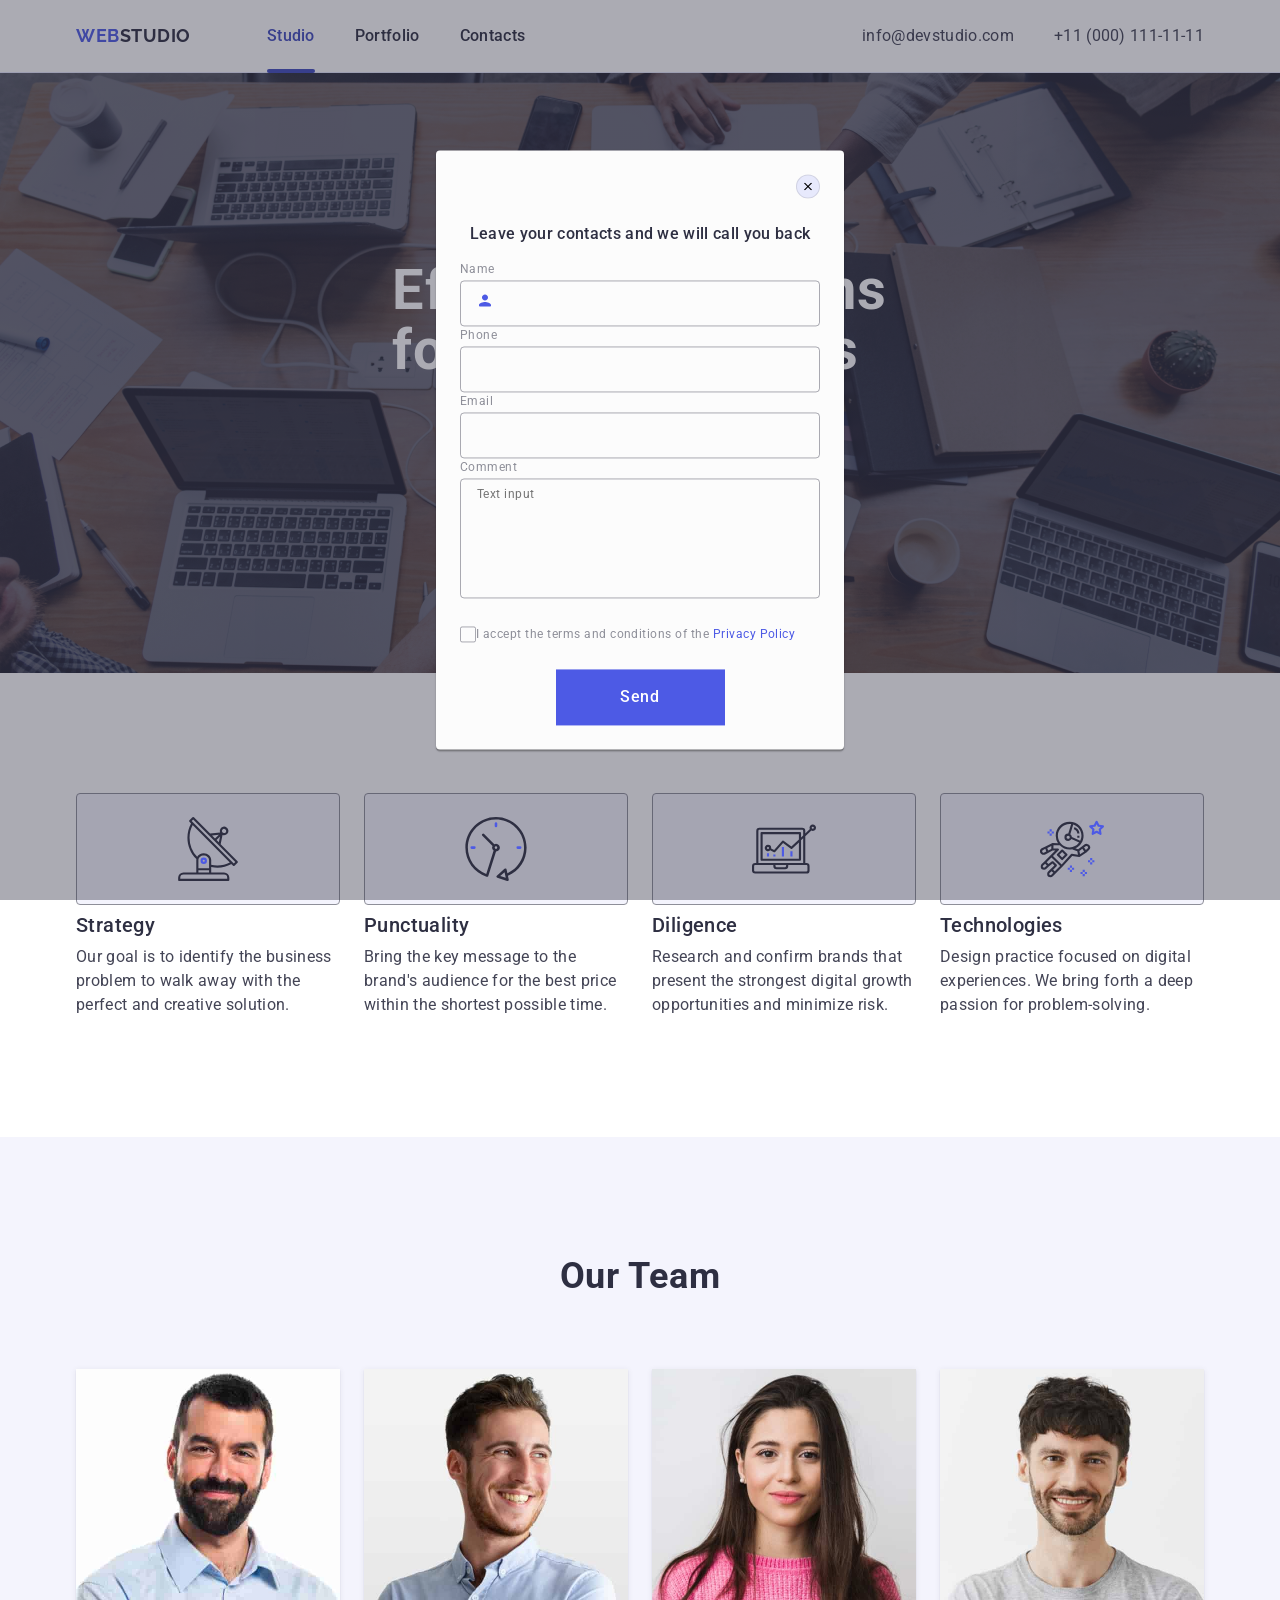
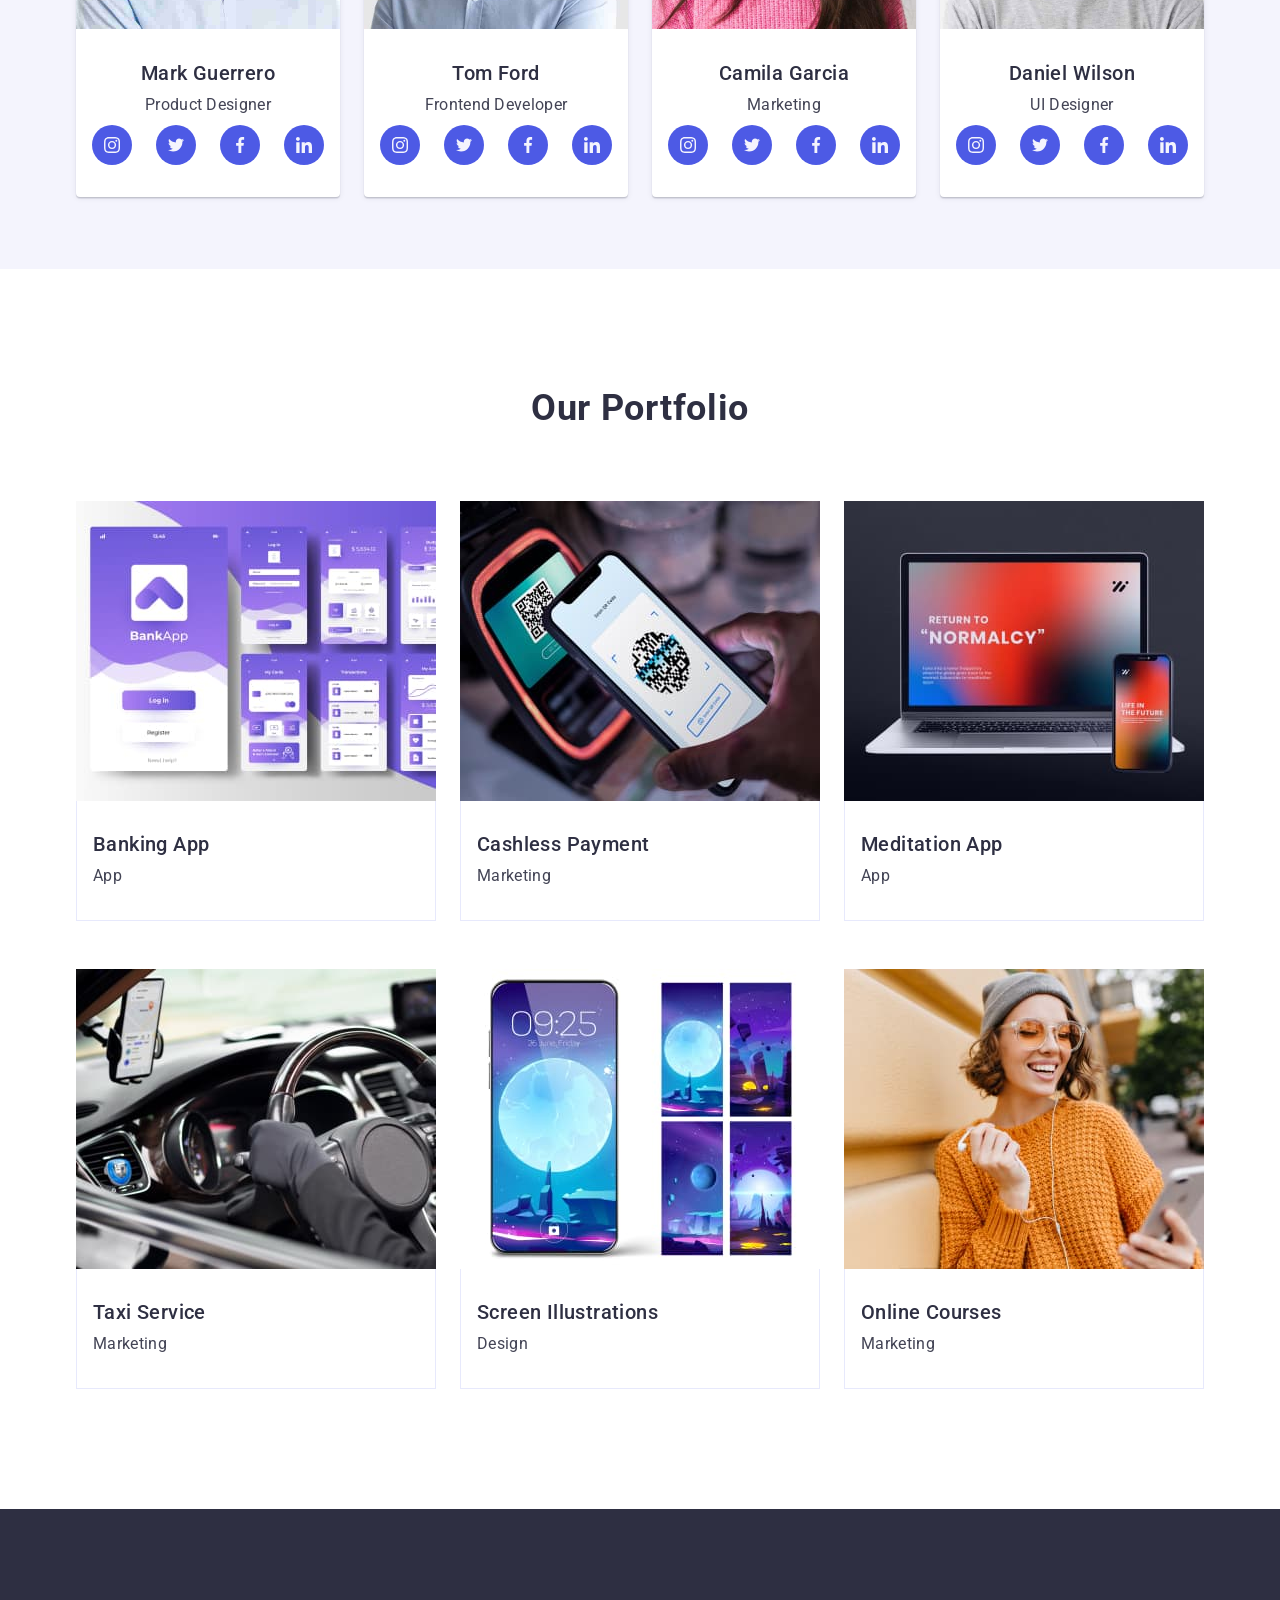
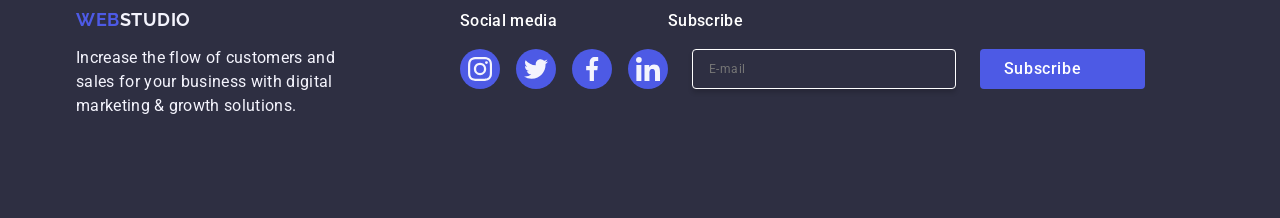
==== index.html @ d01d571d "030303" ====
<!DOCTYPE html>
<html lang="en">
  <head>
    <meta charset="UTF-8" />
    <link
      rel="stylesheet"
      href="https://cdn.jsdelivr.net/npm/modern-normalize@2.0.0/modern-normalize.min.css"
    />
    <link rel="preconnect" href="https://fonts.googleapis.com" />
    <link rel="preconnect" href="https://fonts.gstatic.com" crossorigin />
    <link
      href="https://fonts.googleapis.com/css2?family=Raleway:wght@700&family=Roboto:wght@400;500;700&display=swap"
      rel="stylesheet"
    />
    <title>Web-Studio</title>
    <link rel="stylesheet" href="./css/styles.css" />
  </head>
  <body class="body">
    <header class="header">
      <div class="container header-container">
        <nav class="navig">
          <a
            href="https://ramirmiller.github.io/goit-markup-hw-04/"
            class="logo"
          >
            Web<span class="logo-web-h">Studio</span></a
          >
          <ul class="navig-list">
            <li class="page-nav">
              <a class="page-nav-link page-nav-oen hover" href="./index.html"
                >Studio</a
              >
            </li>
            <li class="page-nav">
              <a class="page-nav-link" href="">Portfolio</a>
            </li>
            <li class="page-nav">
              <a class="page-nav-link" href="">Contacts</a>
            </li>
          </ul>
        </nav>
        <address class="address">
          <ul class="header-contact-list">
            <li>
              <a href="mailto:info@devstudio.com" class="address-link"
                >info@devstudio.com</a
              >
            </li>
            <li>
              <a href="tel:+110001111111" class="address-link"
                >+11 (000) 111-11-11</a
              >
            </li>
          </ul>
        </address>
      </div>
    </header>
    <main>
      <section class="section-oen section">
        <div class="container">
          <h1 class="page-title">Effective Solutions for Your Business</h1>
          <button type="button" class="butt">Order Service</button>
        </div>
      </section>

      <section class="section-two">
        <div class="container">
          <h2 class="visually-hidden">777</h2>
          <ul class="description">
            <li class="section-two-item">
              <div class="section-two-icon-background">
                <svg class="section-two-icon" width="64" height="64">
                  <use href="./images/icons.svg#icon-group"></use>
                </svg>
              </div>
              <h3 class="section-two-title section-two-title-bottom">
                Strategy
              </h3>
              <p class="section-two-text">
                Our goal is to identify the business problem to walk away with
                the perfect and creative solution.
              </p>
            </li>
            <li class="section-two-item">
              <div class="section-two-icon-background">
                <svg class="section-two-icon" width="64" height="64">
                  <use href="./images/icons.svg#icon-clock"></use>
                </svg>
              </div>
              <h3 class="section-two-title section-two-title-bottom">
                Punctuality
              </h3>
              <p class="section-two-text">
                Bring the key message to the brand's audience for the best price
                within the shortest possible time.
              </p>
            </li>
            <li class="section-two-item">
              <div class="section-two-icon-background">
                <svg class="section-two-icon" width="64" height="64">
                  <use href="./images/icons.svg#icon-diagram"></use>
                </svg>
              </div>
              <h3 class="section-two-title section-two-title-bottom">
                Diligence
              </h3>
              <p class="section-two-text">
                Research and confirm brands that present the strongest digital
                growth opportunities and minimize risk.
              </p>
            </li>
            <li class="section-two-item">
              <div class="section-two-icon-background">
                <svg class="section-two-icon" width="64" height="64">
                  <use href="./images/icons.svg#icon-astronaut"></use>
                </svg>
              </div>
              <h3 class="section-two-title section-two-title-bottom">
                Technologies
              </h3>
              <p class="section-two-text">
                Design practice focused on digital experiences. We bring forth a
                deep passion for problem-solving.
              </p>
            </li>
          </ul>
        </div>
      </section>

      <section class="section-three-team">
        <div class="container">
          <h2 class="section-three-title">Our Team</h2>
          <ul class="team">
            <li class="section-three-item">
              <img
                class="section-three-img"
                src="./images/team-card1.jpg"
                alt="Mark Guerrero"
                width="264"
              />
              <div class="name-prof">
                <h3 class="team-name">Mark Guerrero</h3>
                <p class="team-name-text">Product Designer</p>

                <ul class="team-icon-list">
                  <li class="team-list">
                    <a class="team-icon-link" href="">
                      <svg class="team-icon" width="16" height="16">
                        <use href="./images/icons.svg#icon-instagram"></use>
                      </svg>
                    </a>
                  </li>
                  <li class="team-list">
                    <a class="team-icon-link" href="">
                      <svg class="team-icon" width="16" height="16">
                        <use href="./images/icons.svg#icon-twitter"></use>
                      </svg>
                    </a>
                  </li>
                  <li class="team-list">
                    <a class="team-icon-link" href="">
                      <svg class="team-icon" width="16" height="16">
                        <use href="./images/icons.svg#icon-facebook"></use>
                      </svg>
                    </a>
                  </li>
                  <li class="team-list">
                    <a class="team-icon-link" href="">
                      <svg class="team-icon" width="16" height="16">
                        <use href="./images/icons.svg#icon-linkedin"></use>
                      </svg>
                    </a>
                  </li>
                </ul>
              </div>
            </li>

            <li class="section-three-item">
              <img
                class="section-three-img"
                src="./images/team-card2.jpg"
                alt="Tom Ford"
                width="264"
              />
              <div class="name-prof">
                <h3 class="team-name">Tom Ford</h3>
                <p class="team-name-text">Frontend Developer</p>

                <ul class="team-icon-list">
                  <li class="team-list">
                    <a class="team-icon-link" href="">
                      <svg class="team-icon" width="16" height="16">
                        <use href="./images/icons.svg#icon-instagram"></use>
                      </svg>
                    </a>
                  </li>
                  <li class="team-list">
                    <a class="team-icon-link" href="">
                      <svg class="team-icon" width="16" height="16">
                        <use href="./images/icons.svg#icon-twitter"></use>
                      </svg>
                    </a>
                  </li>
                  <li class="team-list">
                    <a class="team-icon-link" href="">
                      <svg class="team-icon" width="16" height="16">
                        <use href="./images/icons.svg#icon-facebook"></use>
                      </svg>
                    </a>
                  </li>
                  <li class="team-list">
                    <a class="team-icon-link" href="">
                      <svg class="team-icon" width="16" height="16">
                        <use href="./images/icons.svg#icon-linkedin"></use>
                      </svg>
                    </a>
                  </li>
                </ul>
              </div>
            </li>
            <li class="section-three-item">
              <img
                class="section-three-img"
                src="./images/team-card3.jpg"
                alt="Camila Garcia"
                width="264"
              />
              <div class="name-prof">
                <h3 class="team-name">Camila Garcia</h3>
                <p class="team-name-text">Marketing</p>

                <ul class="team-icon-list">
                  <li class="team-list">
                    <a class="team-icon-link" href="">
                      <svg class="team-icon" width="16" height="16">
                        <use href="./images/icons.svg#icon-instagram"></use>
                      </svg>
                    </a>
                  </li>
                  <li class="team-list">
                    <a class="team-icon-link" href="">
                      <svg class="team-icon" width="16" height="16">
                        <use href="./images/icons.svg#icon-twitter"></use>
                      </svg>
                    </a>
                  </li>
                  <li class="team-list">
                    <a class="team-icon-link" href="">
                      <svg class="team-icon" width="16" height="16">
                        <use href="./images/icons.svg#icon-facebook"></use>
                      </svg>
                    </a>
                  </li>
                  <li class="team-list">
                    <a class="team-icon-link" href="">
                      <svg class="team-icon" width="16" height="16">
                        <use href="./images/icons.svg#icon-linkedin"></use>
                      </svg>
                    </a>
                  </li>
                </ul>
              </div>
            </li>
            <li class="section-three-item">
              <img
                class="section-three-img"
                src="./images/team-card4.jpg"
                alt="Daniel Wilson"
                width="264"
              />
              <div class="name-prof">
                <h3 class="team-name">Daniel Wilson</h3>
                <p class="team-name-text">UI Designer</p>

                <ul class="team-icon-list">
                  <li class="team-list">
                    <a class="team-icon-link" href="">
                      <svg class="team-icon" width="16" height="16">
                        <use href="./images/icons.svg#icon-instagram"></use>
                      </svg>
                    </a>
                  </li>
                  <li class="team-list">
                    <a class="team-icon-link" href="">
                      <svg class="team-icon" width="16" height="16">
                        <use href="./images/icons.svg#icon-twitter"></use>
                      </svg>
                    </a>
                  </li>
                  <li class="team-list">
                    <a class="team-icon-link" href="">
                      <svg class="team-icon" width="16" height="16">
                        <use href="./images/icons.svg#icon-facebook"></use>
                      </svg>
                    </a>
                  </li>
                  <li class="team-list">
                    <a class="team-icon-link" href="">
                      <svg class="team-icon" width="16" height="16">
                        <use href="./images/icons.svg#icon-linkedin"></use>
                      </svg>
                    </a>
                  </li>
                </ul>
              </div>
            </li>
          </ul>
        </div>
      </section>

      <section class="section-four-portfolio">
        <div class="container">
          <h2 class="section-four-portfolio-title">Our Portfolio</h2>
          <ul class="portfolio">
            <li class="section-four-item">
              <div class="portfolio-cover-wrap">
                <img
                  class="section-four-img"
                  src="./images/img1.jpg"
                  alt="Mark Guerrero"
                  width="360"
                />
                <p class="portfolio-cover-text">
                  14 Stylish and User-Friendly App Design Concepts · Task
                  Manager App · Calorie Tracker App · Exotic Fruit Ecommerce App
                  · Cloud Storage App
                </p>
              </div>
              <div class="portfolio-specialization">
                <h3 class="section-four-title">Banking App</h3>
                <p class="section-four-text">App</p>
              </div>
            </li>
            <li class="section-four-item">
              <div class="portfolio-cover-wrap">
                <img
                  class="section-four-img"
                  src="./images/img2.jpg"
                  alt="Tom Ford"
                  width="360"
                />
                <p class="portfolio-cover-text">
                  14 Stylish and User-Friendly App Design Concepts · Task
                  Manager App · Calorie Tracker App · Exotic Fruit Ecommerce App
                  · Cloud Storage App
                </p>
              </div>
              <div class="portfolio-specialization">
                <h3 class="section-four-title">Cashless Payment</h3>
                <p class="section-four-text">Marketing</p>
              </div>
            </li>
            <li class="section-four-item">
              <div class="portfolio-cover-wrap">
                <img
                  class="section-four-img"
                  src="./images/img3.jpg"
                  alt="Camila Garcia"
                  width="360"
                />
                <p class="portfolio-cover-text">
                  14 Stylish and User-Friendly App Design Concepts · Task
                  Manager App · Calorie Tracker App · Exotic Fruit Ecommerce App
                  · Cloud Storage App
                </p>
              </div>

              <div class="portfolio-specialization">
                <h3 class="section-four-title">Meditation App</h3>
                <p class="section-four-text">App</p>
              </div>
            </li>
            <li class="section-four-item">
              <div class="portfolio-cover-wrap">
                <img
                  class="section-four-img"
                  src="./images/img4.jpg"
                  alt="Mark Guerrero"
                  width="360"
                />
                <p class="portfolio-cover-text">
                  14 Stylish and User-Friendly App Design Concepts · Task
                  Manager App · Calorie Tracker App · Exotic Fruit Ecommerce App
                  · Cloud Storage App
                </p>
              </div>

              <div class="portfolio-specialization">
                <h3 class="section-four-title">Taxi Service</h3>
                <p class="section-four-text">Marketing</p>
              </div>
            </li>
            <li class="section-four-item">
              <div class="portfolio-cover-wrap">
                <img
                  class="section-four-img"
                  src="./images/img5.jpg"
                  alt="Tom Ford"
                  width="360"
                />
                <p class="portfolio-cover-text">
                  14 Stylish and User-Friendly App Design Concepts · Task
                  Manager App · Calorie Tracker App · Exotic Fruit Ecommerce App
                  · Cloud Storage App
                </p>
              </div>

              <div class="portfolio-specialization">
                <h3 class="section-four-title">Screen Illustrations</h3>
                <p class="section-four-text">Design</p>
              </div>
            </li>
            <li class="section-four-item">
              <div class="portfolio-cover-wrap">
                <img
                  class="section-four-img"
                  src="./images/img6.jpg"
                  alt="Camila Garcia"
                  width="360"
                />
                <p class="portfolio-cover-text">
                  14 Stylish and User-Friendly App Design Concepts · Task
                  Manager App · Calorie Tracker App · Exotic Fruit Ecommerce App
                  · Cloud Storage App
                </p>
              </div>

              <div class="portfolio-specialization">
                <h3 class="section-four-title">Online Courses</h3>
                <p class="section-four-text">Marketing</p>
              </div>
            </li>
          </ul>
        </div>
      </section>
    </main>
    <footer class="foot">
      <div class="container footer-container">
        <div class="logo-block">
          <a href="./index.html" class="logo footer-logo-web">
            Web<span class="logo-web">Studio</span></a
          >
          <p class="section-foot-text">
            Increase the flow of customers and sales for your business with
            digital marketing & growth solutions.
          </p>
        </div>

        <div class="footer-icon-block">
          <p class="footer-paragraph">Social media</p>
          <ul class="footer-icon-list">
            <li class="footer-list">
              <a class="icon-link" href="">
                <svg class="footer-icon" width="24" height="24">
                  <use href="./images/icons.svg#icon-instagram"></use>
                </svg>
              </a>
            </li>
            <li class="footer-list">
              <a class="icon-link" href="">
                <svg class="footer-icon" width="24" height="24">
                  <use href="./images/icons.svg#icon-twitter"></use>
                </svg>
              </a>
            </li>
            <li class="footer-list">
              <a class="icon-link" href="">
                <svg class="footer-icon" width="24" height="24">
                  <use href="./images/icons.svg#icon-facebook"></use>
                </svg>
              </a>
            </li>
            <li class="footer-list">
              <a class="icon-link" href="">
                <svg class="footer-icon" width="24" height="24">
                  <use href="./images/icons.svg#icon-linkedin"></use>
                </svg>
              </a>
            </li>
          </ul>
        </div>

        <!----------Modal--------->

        <div class="subscribe-form">
          <p class="footer-parag">Subscribe</p>
          <form class="footer-form" action="">
            <label for="footer-email" class="footer-email"></label>

            <input
              class="footer-input"
              type="email"
              placeholder="E-mail"
              name="email"
              id="footer-email"
            />
            <button class="footer-form-bth" type="submit">
              Subscribe<svg class="subscribe-btn" width="24" height="24">
                <use href="./images/svg/subscribe.svg"></use>
              </svg>
            </button>
          </form>
        </div>
      </div>
    </footer>

    <!----------Modal--------->

    <div class="backdrop is-open">
      <div class="modal">
        <button class="modal-btn" type="button">
          <svg class="modal-btn-clouse" width="8" height="8">
            <use href="./images/modal.svg#icon-modalbtn"></use>
          </svg>
        </button>
        <p class="modal-caption">
          Leave your contacts and we will call you back
        </p>
        <form class="modal-form" name="rewiew">
          <div class="modal-form-field">
            <label for="user-name" class="label-name">Name</label>
            <div class="modal-form-wrapper">
              <input
                class="modal-form-input"
                type="text"
                id="user-name"
                name="user-name"
              />
              <svg class="modal-form-icon" width="18" height="24" fill="none">
                <use href="./images/modal.svg#icon-user-name"></use>
              </svg>
            </div>
          </div>

          <div class="modal-form-field">
            <label for="user-phone" class="label-name">Phone</label>
            <div class="modal-form-wrapper">
              <input
                class="modal-form-input"
                type="tel"
                name="phone"
                id="user-phone"
              />
              <svg class="modal-form-icon" width="18" height="24" fill="none">
                <use href="./images/modal.svg#icon-phone-black"></use>
              </svg>
            </div>
          </div>

          <div class="modal-form-field">
            <label for="user-email" class="label-name">Email</label>
            <div class="modal-form-wrapper">
              <input
                class="modal-form-input"
                type="email"
                name="email"
                id="user-email"
              />
              <svg class="modal-form-icon" width="18" height="24" fill="none">
                <use href="./images/modal.svg#mail-user"></use>
              </svg>
            </div>
          </div>

          <div class="modal-form-field comment-mrgn">
            <label for="user-comment" class="label-name">Comment</label>
            <textarea
              class="modal-form-comment"
              name="comment"
              rows="5"
              placeholder="Text input"
              id="user-comment"
            ></textarea>
          </div>
          <div class="modal-form-mrgn">
            <input
              class="modal-form-check visually-hidden"
              type="checkbox"
              name="user-comment"
              id="user-privacy"
              value="true"
            />
            <label class="label-check" for="user-privacy"
              ><span class="modal-span">
                <svg class="modal-ckeck" width="10" height="8">
                  <use href="./images/modal.svg#icon-checkmodal"></use>
                </svg> </span
              >I accept the terms and conditions of the
              <a class="ckeck-lable">Privacy Policy</a>
            </label>
          </div>
          <button class="modal-but">Send</button>
        </form>
      </div>
    </div>
  </body>
</html>
---- css/styles.css ----
*,
*::before,
*::after {
  box-sizing: border-box;
}

body {
  font-family: 'Roboto', sans-serif;
  color: #434455;
  background-color: #ffffff;
  font-size: 16px;
  line-height: 24px;
}

/* Стилі для обнулення відступів у елементів */
h1,
h2,
h3,
h4,
h5,
h6,
p {
  margin: 0;
}
/* обнулення базових властивостей списків (ul) */
ul {
  list-style: none;
  padding-left: 0;
  margin: 0;
}
/* обнулення базових властивостей у посилань */
a {
  text-decoration: none;
}
/* Властивості для коректного відображення картинок */
img {
  display: block;
  max-width: 100%;
  height: auto;
}
/* Властивості для обнулення курсиву address */
address {
  font-style: normal;
}

button {
  cursor: pointer;
}

.container {
  width: 1158px;
  margin: 0 auto;
  padding: 0 15px;
}

/*!===============Header=====================*/
.header {
  background-color: E7E9FC;
  border-bottom: 1px solid #e7e9fc;
  display: flex;
  flex-direction: row;
  box-shadow: 0 1px 6px 0 rgba(46, 47, 66, 0.08),
    0 1px 1px 0 rgba(46, 47, 66, 0.16), 0 2px 1px 0 rgba(46, 47, 66, 0.08);
  background: #fff;
}

.header-container {
  display: flex;
  margin: 0 auto;
  padding: 0 15px 0 15px;
  width: 1158px;
}

.header-container-nav-adres {
  display: flex;
  width: 1158px;
}

.logo {
  font-family: 'Raleway', sans-serif;
  font-weight: 700;
  font-size: 18px;
  line-height: 1.17;
  letter-spacing: 0.03em;
  color: #4d5ae5;
  text-transform: uppercase;
  margin-right: 76px;
  transition: color 250ms cubic-bezier(0.4, 0, 0.2, 1);
}

.navig a:hover,
.navig a:focus {
  color: #404bbf;
}

.navig {
  display: flex;
  align-items: center;
  flex-grow: 1;
  transition: color 250ms cubic-bezier(0.4, 0, 0.2, 1);
}

.navig-list {
  display: flex;
  align-items: center;
  gap: 40px;
}

.header-contact-list {
  display: flex;
  align-items: center;
  gap: 40px;
  padding: 24px 0;
}

.logo-web-h {
  font-weight: 700;
  font-size: 18px;
  line-height: 1.17;
  letter-spacing: 0.03em;
  color: #2e2f42;
  text-transform: uppercase;
}
.logo-web {
  font-weight: 700;
  font-size: 18px;
  line-height: 1.17;
  letter-spacing: 0.03em;
  color: #f4f4fd;
  text-transform: uppercase;
}

.address {
  font-style: normal;
  display: flex;
}

.address-link {
  font-weight: 400;
  font-size: 16px;
  line-height: 1.5;
  letter-spacing: 0.02em;
  color: #434455;
  transition: color 250ms cubic-bezier(0.4, 0, 0.2, 1);
}

.address-link:hover,
.address-link:focus {
  color: #404bbf;
}

.page-nav-link {
  font-weight: 500;
  font-size: 16px;
  line-height: 1.5;
  letter-spacing: 0.02em;
  color: #2e2f42;
  padding: 24px 0;
  display: block;
  position: relative;
}

.page-nav-oen {
  color: #404bbf;
  transition: color 250ms cubic-bezier(0.4, 0, 0.2, 1);
  position: relative;
}

.page-nav-oen::after {
  display: flex;
  content: '';
  border-radius: 2px;
  width: 48px;
  height: 4px;
  background: #404bbf;
  position: absolute;
  bottom: -1px;
}
/*
.page-nav-oen:hover:after {
    display: flex;
    content: '';
    border-radius: 2px;
    width: 48px;
    height: 4px;
    background: #404bbf;
    position: absolute;    
    bottom: -1px;
}
*/

/*===============Section 1 =====================*/

.section {
  padding: 0 156px;
}

.section-oen {
  max-width: 1440px;
  background: #2e2f42;
  padding: 188px 0;
  background-image: linear-gradient(
      rgba(46, 47, 66, 0.7),
      rgba(46, 47, 66, 0.7)
    ),
    url(../images/people-office-1.jpg);
  background-repeat: no-repeat;
  background-position: center;
  background-size: cover;
  margin: 0 auto;
}

.effective {
}

.page-title {
  display: block;
  font-family: 'Roboto' sans-serif;
  font-weight: bold;
  font-size: 56px;
  line-height: 1.07;
  letter-spacing: 0.02em;
  color: #fff;
  width: 496px;
  height: 120px;
  max-width: 496px;
  align-items: center;
  margin: 0 auto 48px;
  align-content: center;
}

.butt {
  font-weight: 500;
  font-size: 16px;
  line-height: 1.5;
  letter-spacing: 0.04em;
  color: #fff;
  background: #4d5ae5;
  padding: 16px, 32px, 16px, 32px;
  border-radius: 4px;

  min-width: 169px;
  height: 56px;
  border: none;
  margin: 0 auto;
  display: block;
  align-items: center;
  transition: background-color 250ms cubic-bezier(0.4, 0, 0.2, 1);
}

.butt:hover,
.butt:focus {
  color: #fff;
  background-color: #404bbf;
}

/*===============Section 2 =====================*/

.visually-hidden {
  position: absolute;
  width: 1px;
  height: 1px;
  margin: -1px;
  border: 0;
  padding: 0;
  white-space: nowrap;
  clip-path: inset(100%);
  clip: rect(0 0 0 0);
  overflow: hidden;
}

.section-two {
  padding-bottom: 120px;
  padding-top: 120px;
}

.description {
  display: flex;
  gap: 24px;
}

.section-two-block {
  display: flex;
  justify-content: center;
  flex-direction: column;
  width: 1128px;
  height: 104px;
}

.section-two-item {
  width: calc((100% - 3 * 24px) / 4);
  display: flex;
  justify-content: center;
  flex-direction: column;
}

.section-two-icon-background {
  display: flex;
  margin-bottom: 8px;
  background: #f4f4fd;
  border: 1px solid #8e8f99;
  border-radius: 4px;
  width: 264px;
  height: 112px;
  border: 1px solid #8e8f99;
  align-items: center;
  justify-content: center;
}

.section-two-icon {
  display: flex;
  z-index: 11;
  fill: none;
}

.section-two-title {
  display: flex;
  font-family: 'Roboto' sans-serif;
  font-weight: 500;
  font-size: 20px;
  line-height: 1.2;
  letter-spacing: 0.02em;
  color: #2e2f42;
  margin-bottom: 8px;
}

.section-two-title-bottom {
  margin-bottom: 8px;
}

.section-two-text {
  font-family: 'Roboto' sans-serif;
  font-weight: 400;
  font-size: 16px;
  line-height: 1.5;
  letter-spacing: 0.02em;
  color: #434455;
}

/*===============Section 3 =====================*/

.section-three_block {
  border-radius: 0 0 4px 4px;
  padding: 0px 0px 32px 0px;
  width: 264px;
  height: 380px;
  display: flex;
  align-items: center;
  justify-content: center;
  flex-direction: column;
  gap: 32px;
}

.section-three-team {
  background-color: #f4f4fd;
  height: 732px;
  padding-top: 120px;
  padding-bottom: 120px;
}

.team {
  display: flex;
  gap: 24px;
}

.section-three-title {
  font-family: 'Roboto' sans-serif;
  font-weight: 700;
  font-size: 36px;
  line-height: 1.11;
  letter-spacing: 0.02em;
  text-align: center;
  color: #2e2f42;
  text-transform: capitalize;
  margin-bottom: 72px;
}

.section-three-item {
  display: flex;
  align-items: center;
  flex-direction: column;
  width: 264px;
  height: 428px;
  border-radius: 0 0 4px 4px;
  background: #fff;
  box-shadow: 0px 1px 6px rgba(46, 47, 66, 0.08),
    0px 1px 1px rgba(46, 47, 66, 0.16), 0px 2px 1px rgba(46, 47, 66, 0.08);
}

.section-three-img {
  width: 264px;
  height: 260px;
}

.name-prof {
  align-items: center;
  justify-content: center;
  flex-direction: column;
  width: 232px;
  height: 104px;
  padding-top: 32px;
  padding-bottom: 32px;
}

.team-name {
  font-weight: 500;
  font-size: 20px;
  line-height: 1.2;
  letter-spacing: 0.02em;
  color: #2e2f42;
  text-align: center;
  margin-bottom: 8px;
}

.team-name-text {
  font-weight: 400;
  font-size: 16px;
  line-height: 1.5;
  letter-spacing: 0.02em;
  color: #434455;
  text-align: center;
  margin: 8px;
}

.team-icon-list {
  display: flex;
  align-items: center;
  justify-content: center;
  flex-direction: row;
  gap: 24px;
  width: 232px;
  height: 40px;
}

.team-list {
  width: 40px;
  height: 40px;
  display: flex;
  align-items: center;
}

.team-icon-link {
  display: flex;
  width: 100%;
  height: 100%;
  background-color: #4d5ae5;
  border-radius: 50%;
  align-items: center;
  justify-content: center;
  transition: background-color 250ms cubic-bezier(0.4, 0, 0.2, 1);
}

.team-icon-link:hover,
.team-icon-link:focus {
  background-color: #404bbf;
}

.team-icon {
  fill: #f4f4fd;
}

/*

.footer-icon-block {
    display: flex; 
    



}
.footer-icon-list {
   

}

.footer-list {


}


.icon-link {

}


.footer-icon {


}

*/

/*===============Section 4 =====================*/

.portfolio {
  display: flex;
  flex-wrap: wrap;
  justify-content: space-between;
  align-content: stretch;
  row-gap: 48px;
  flex-wrap: wrap;
  column-gap: 24px;
  justify-content: center;
  align-items: center;
}

.section-four-portfolio {
  background-color: E7E9FC;
  padding-top: 120px;
  padding-bottom: 120px;
  padding: 120px 0 120px 0;
}

.section-four-portfolio-title {
  text-transform: capitalize;
  font-weight: 700;
  font-size: 36px;
  line-height: 1.11;
  letter-spacing: 0.02em;
  text-align: center;
  color: #2e2f42;
  margin-bottom: 72px;
}

.portfolio-item {
}

.portfolio-specialization {
  display: flex;
  align-items: flex-start;
  justify-content: center;
  flex-direction: column;
  border-bottom: 1px solid #e7e9fc;
  border-left: 1px solid #e7e9fc;
  border-right: 1px solid #e7e9fc;
  padding: 32px 16px;
  width: 360px;
  height: 120px;
}

.section-four-item {
  background: #fff;
  flex-direction: column;
  width: calc((100% - 3 * 16px) / 3);
  display: flex;
  position: relative;
  transition: box-shadow 250ms cubic-bezier(0.4, 0, 0.2, 1);
}

.section-four-item:hover {
  box-shadow: 0px 1px 6px rgba(46, 47, 66, 0.08),
    0px 1px 1px rgba(46, 47, 66, 0.16), 0px 2px 1px rgba(46, 47, 66, 0.08);
}

.section-four-item:hover .portfolio-cover-text,
.section-four-item:focus .portfolio-cover-text {
  transform: translateY(0);
}

.section-four-item:nth-child(4) {
  margin-bottom: 0;
}

.section-four-item:nth-child(5) {
  margin-bottom: 0;
}

.section-four-item:last-child {
  margin-bottom: 0;
}

.section-four-img {
  width: 360px;
  height: 300px;
  display: block;
}

.portfolio-cover-wrap {
  position: relative;
  overflow: hidden;
  display: flex;
}

.portfolio-img-block {
  position: relative;
  overflow: hidden;
  display: block;
}

.thumb {
  width: 360px;
  height: 300px;
}

.thumb img {
  height: 100%;
  width: 100%;
  object-fit: cover;
}

.portfolio-cover-text {
  display: flex;
  padding: 40px 32px;
  position: absolute;
  top: 0;
  font-weight: 400;
  font-size: 16px;
  line-height: 1.5;
  letter-spacing: 0.02em;
  color: #f4f4fd;
  background-color: #4d5ae5;
  height: 100%;
  transform: translateY(100%);
  transition: transform 250ms cubic-bezier(0.4, 0, 0.2, 1);
}

.section-four-title {
  font-weight: 500;
  font-size: 20px;
  line-height: 1.2;
  letter-spacing: 0.02em;
  color: #2e2f42;
  margin-bottom: 8px;
}

.section-four-text {
  font-weight: 400;
  font-size: 16px;
  line-height: 1.5;
  letter-spacing: 0.02em;
  color: #434455;
}

/*===============Footer =====================*/
.foot {
  background: #2e2f42;
  padding-top: 100px;
  padding-bottom: 100px;
}

.footer-container {
  display: flex;
  align-items: baseline;
}

.section-foot-text {
  font-weight: 400;
  font-size: 16px;
  line-height: 1.5;
  letter-spacing: 0.02em;
  color: #f4f4fd;
  margin-right: auto;
  max-width: 264px;
}

.logo-block {
  margin-right: 120px;
}

.footer-logo-web {
  margin-bottom: 16px;
  display: inline-block;
}

.footer-paragraph {
  font-weight: 500;
  font-size: 16px;
  line-height: 1.5;
  letter-spacing: 0.02em;
  color: #ffffff;
  margin-bottom: 16px;
}

.footer-icon-block {
  display: flex;
  flex-direction: column;
}
.footer-icon-list {
  display: flex;
  align-items: flex-start;
  justify-content: flex-start;
  flex-direction: row;
  gap: 16px;
  width: 208px;
  height: 40px;
}

.footer-list {
  width: 40px;
  height: 40px;
  display: flex;
}

.icon-link {
  display: flex;
  width: 100%;
  height: 100%;
  background-color: #4d5ae5;
  border-radius: 50%;
  align-items: center;
  justify-content: center;
  transition: background-color 250ms cubic-bezier(0.4, 0, 0.2, 1);
}
.icon-link:hover,
.icon-link:focus {
  background-color: #31d0aa;
}

.footer-icon {
  fill: #f4f4fd;
}

/* #region modal  -------------------------------------------- */
.subscribe-form {
}
.footer-form {
  display: flex;
  gap: 24px;
}

.footer-parag {
  margin-bottom: 16px;
  font-weight: 500;
  font-size: 16px;
  line-height: 1.5;
  letter-spacing: 0.02em;
  color: #ffffff;
}
.footer-email {
}
.footer-input {
  width: 264px;
  height: 40px;
  border: 1px solid #ffffff;
  background-color: transparent;
  font-size: 12px;
  line-height: 2;
  letter-spacing: 0.04em;
  padding-left: 16px;
  box-shadow: 0px 4px 4px rgba(0, 0, 0, 0.15);
  border-radius: 4px;
  color: #ffffff;
}

.footer-form-bth {
  display: flex;
  min-width: 165px;
  height: 40px;
  justify-content: center;
  align-items: center;
  font-family: 'Roboto', sans-serif;
  font-size: 16px;
  font-weight: 500;
  line-height: 1.5;
  letter-spacing: 0.04em;
  color: #ffffff;
  cursor: pointer;
  background-color: #4d5ae5;
  border: none;
  border-radius: 4px;
}

.subscribe-btn {
  margin-left: 16px;
}

/* #region modal  -------------------------------------------- */

input {
  height: 40px;
}

.backdrop {
  position: fixed;
  top: 0;
  left: 0;
  width: 100%;
  height: 100%;
  background-color: rgba(0, 0, 0, 0.4);
  opacity: 0;
  visibility: hidden;
  pointer-events: none;
  background-color: rgba(46, 47, 66, 0.4);
  transition: opacity 250ms cubic-bezier(0.4, 0, 0.2, 1),
    visibility 250ms cubic-bezier(0.4, 0, 0.2, 1);
}

.is-open {
  opacity: 1;
  visibility: visible;
  pointer-events: auto;
}

.modal {
  position: absolute;
  top: 50%;
  left: 50%;
  transform: translateX(-50%) translateY(-50%);
  border-radius: 4px;
  width: 408px;
  min-height: 584px;

  background: #fcfcfc;
  box-shadow: 0px 1px 1px rgba(0, 0, 0, 0.14), 0px 1px 3px rgba(0, 0, 0, 0.12),
    0px 2px 1px rgba(0, 0, 0, 0.2);
  transition: transform 250ms cubic-bezier(0.4, 0, 0.2, 1);
  padding: 72px 24px 24px 24px;
}

.modal-btn {
  position: absolute;
  display: flex;
  align-items: center;
  justify-content: center;
  background-color: #e7e9fc;
  border: 1px solid rgba(0, 0, 0, 0.1);
  padding: 0;
  transition: background-color 250ms cubic-bezier(0.4, 0, 0.2, 1),
    border 250ms cubic-bezier(0.4, 0, 0.2, 1);

  top: 24px;
  right: 24px;
  height: 24px;
  width: 24px;
  border-radius: 50%;
}

.modal-btn-clouse {
  width: 8px;
  height: 8px;
  top: 8px;
  left: 8px;
  gap: 0px;
  opacity: 0px;
  transition: fill 250ms cubic-bezier(0.4, 0, 0.2, 1);
}

.modal-btn-clouse:hover .modal-btn-clouse:focus {
  fill: #ffffff;
}

.modal-btn:focus {
  background-color: #404bbf;
  border: none;
}

.modal-btn:hover {
  background-color: #404bbf;
  border: none;
}

.modal-caption {
  font-family: var(--font-family);
  font-weight: 500;
  font-size: 16px;
  line-height: 150%;
  letter-spacing: 0.02em;
  text-align: center;
  color: #2e2f42;
  margin-bottom: 16px;
}

.modal-form {
  width: Fixed (360px) px;
  height: Hug (336px) px;
  top: 192px;
  left: 540px;
  gap: 8px;
  border-radius: 4px 0px 0px 0px;
  opacity: 0px;
}

.modal-form-field {
  margin-bottom: 8px;
}

.comment-mrgn {
  margin-bottom: 16px;
}

.modal-form-mrgn {
  margin-bottom: 24px;
}

.modal-form-label {
  display: block;
  margin-bottom: 8px;
}

.label-name {
  display: block;
  font-family: var(--font-family);
  font-weight: 400;
  font-size: 12px;
  line-height: 117%;
  letter-spacing: 0.04em;
  color: #8e8f99;
  margin-bottom: 4px;
}

.modal-form-wrapper {
  position: relative;
  width: 360px;
  height: 40px;

  gap: 0px;
  border-radius: 4px 0px 0px 0px;
  border: 1px 0px 0px 0px;
  opacity: 0px;
}

.modal-form-input {
  width: 100%;
  height: 40px;
  padding: 22px 38px;
  border: 1px solid rgba(46, 47, 66, 0.4);
  background-color: transparent;
  outline: transparent;
  border-radius: 4px;
  transition: border-color 250ms cubic-bezier(0.4, 0, 0.2, 1);
}

input:focus {
  border-color: #4d5ae5;
}

input:checked .modal-span {
  background-color: #404bbf;
  border: none;
  fill: #f4f4fd;
}

/*   jhjhjhjhjhjhjhjhjhjhjhjhjhjh */

.modal-form-icon {
  position: absolute;
  left: 16px;
  top: 50%;
  transform: translateY(-50%);
  transition: fill 250ms cubic-bezier(0.4, 0, 0.2, 1);
}

.modal-form-comment {
  width: 100%;
  height: 120px;
  font-size: 12px;
  line-height: 1.17;
  letter-spacing: 0.04em;
  color: rgba(46, 47, 66, 0.4);
  border: 1px solid rgba(46, 47, 66, 0.4);
  border-radius: 4px;
  background-color: transparent;
  padding: 8px 16px;
  outline: transparent;
  resize: none;
  transition: border-color 250ms cubic-bezier(0.4, 0, 0.2, 1);
}

textarea:focus {
  border-color: #4d5ae5;
}

.modal-form-check {
}

.label-check {
  font-size: 12px;
  line-height: 1.17;
  letter-spacing: 0.04em;
  color: #8e8f99;
}

.modal-span {
  display: inline-flex;
  width: 16px;
  height: 16px;
  border: 1px solid rgba(46, 47, 66, 0.4);
  border-radius: 2px;
  transition: background-color 250ms cubic-bezier(0.4, 0, 0.2, 1),
    border 250ms cubic-bezier(0.4, 0, 0.2, 1),
    fill 250ms cubic-bezier(0.4, 0, 0.2, 1);

  align-items: center;
  justify-content: center;
  fill: transparent;
}

.ckeck-lable {
  color: #4d5ae5;
}

.modal-but {
  display: block;
  min-width: 169px;
  height: 56px;
  font-family: 'Roboto', sans-serif;
  font-size: 16px;
  font-weight: 500;
  line-height: 1.5;
  letter-spacing: 0.04em;
  color: #ffffff;
  cursor: pointer;
  background-color: #4d5ae5;
  border: none;
  transition: background-color 250ms cubic-bezier(0.4, 0, 0.2, 1);
  text-align: center;
  margin: 0 auto;
}

/*
    
    
    
    <svg height="40" width="40" fill="none" viewBox="0 0 40 40" xmlns="http://www.w3.org/2000/svg">
    	            <path d="M40 19.9999C40 25.5228 37.7614 30.5228 34.1421 34.1421C30.5228 37.7614 25.5228 39.9999 20 39.9999C14.4772 39.9999 9.47715 37.7614 5.85786 34.1421C2.23858 30.5228 0 25.5228 0 19.9999C0 14.4771 2.23858 9.47709 5.85786 5.8578C9.47715 2.23852 14.4772 -6.10352e-05 20 -6.10352e-05C25.5228 -6.10352e-05 30.5228 2.23852 34.1421 5.8578C37.7614 9.47709 40 14.4771 40 19.9999Z" fill="#4D5AE5"/>
    	            <g clipPath="url(#clip0_711796_81)">
    	            	<path d="M27.9843 16.704C27.9468 15.8538 27.8093 15.2694 27.6124 14.7629C27.4092 14.2253 27.0967 13.7441 26.6872 13.344C26.2871 12.9376 25.8026 12.6219 25.2713 12.4219C24.7619 12.225 24.1805 12.0875 23.3303 12.05C22.4738 12.0093 22.2019 11.9999 20.0296 11.9999C17.8573 11.9999 17.5854 12.0093 16.7321 12.0468C15.882 12.0843 15.2975 12.2219 14.7912 12.4187C14.2535 12.6219 13.7722 12.9344 13.3721 13.344C12.9658 13.7441 12.6501 14.2285 12.45 14.7599C12.2531 15.2694 12.1156 15.8507 12.0781 16.7008C12.0375 17.5573 12.0281 17.8292 12.0281 20.0015C12.0281 22.1738 12.0375 22.4457 12.075 23.299C12.1124 24.1492 12.25 24.7336 12.447 25.2401C12.6501 25.7777 12.9658 26.259 13.3721 26.6591C13.7722 27.0654 14.2567 27.3811 14.788 27.5811C15.2975 27.778 15.8788 27.9155 16.7291 27.953C17.5823 27.9906 17.8543 27.9999 20.0266 27.9999C22.1989 27.9999 22.4708 27.9906 23.3241 27.953C24.1742 27.9155 24.7587 27.778 25.265 27.5811C26.3403 27.1654 27.1904 26.3152 27.6062 25.2401C27.803 24.7306 27.9406 24.1492 27.9781 23.299C28.0156 22.4457 28.025 22.1738 28.025 20.0015C28.025 17.8292 28.0218 17.5573 27.9843 16.704ZM26.5435 23.2365C26.509 24.0179 26.3778 24.4399 26.2684 24.7212C25.9995 25.4182 25.4463 25.9714 24.7493 26.2403C24.468 26.3497 24.043 26.4809 23.2646 26.5152C22.4207 26.5528 22.1676 26.5621 20.0328 26.5621C17.898 26.5621 17.6417 26.5528 16.8009 26.5152C16.0195 26.4809 15.5975 26.3497 15.3162 26.2403C14.9693 26.1121 14.6536 25.9089 14.3973 25.6432C14.1316 25.3838 13.9285 25.0712 13.8003 24.7243C13.6909 24.443 13.5596 24.0179 13.5253 23.2397C13.4877 22.3958 13.4784 22.1425 13.4784 20.0077C13.4784 17.8729 13.4877 17.6166 13.5253 16.7759C13.5596 15.9945 13.6909 15.5725 13.8003 15.2912C13.9285 14.9442 14.1316 14.6286 14.4005 14.3722C14.6598 14.1066 14.9724 13.9034 15.3194 13.7753C15.6007 13.6659 16.0258 13.5347 16.804 13.5002C17.6479 13.4627 17.9012 13.4533 20.0359 13.4533C22.1738 13.4533 22.4269 13.4627 23.2678 13.5002C24.0492 13.5347 24.4712 13.6659 24.7525 13.7753C25.0993 13.9034 25.4151 14.1066 25.6714 14.3722C25.937 14.6317 26.1402 14.9442 26.2684 15.2912C26.3778 15.5725 26.509 15.9975 26.5435 16.7759C26.581 17.6198 26.5904 17.8729 26.5904 20.0077C26.5904 22.1425 26.581 22.3926 26.5435 23.2365Z" fill="#F4F4FD"/>
    	            	<path d="M20.0297 15.8913C17.7606 15.8913 15.9195 17.7322 15.9195 20.0015C15.9195 22.2707 17.7606 24.1117 20.0297 24.1117C22.2989 24.1117 24.1398 22.2707 24.1398 20.0015C24.1398 17.7322 22.2989 15.8913 20.0297 15.8913ZM20.0297 22.6676C18.5576 22.6676 17.3635 21.4737 17.3635 20.0015C17.3635 18.5293 18.5576 17.3353 20.0297 17.3353C21.5019 17.3353 22.6958 18.5293 22.6958 20.0015C22.6958 21.4737 21.5019 22.6676 20.0297 22.6676Z" fill="#F4F4FD"/>
    	            	<path d="M25.262 15.7288C25.262 16.2587 24.8324 16.6884 24.3024 16.6884C23.7725 16.6884 23.3428 16.2587 23.3428 15.7288C23.3428 15.1988 23.7725 14.7693 24.3024 14.7693C24.8324 14.7693 25.262 15.1988 25.262 15.7288Z" fill="#F4F4FD"/>
    	            </g>
    	            <defs>
    	            	<clipPath id="clip0_711796_81">
    	            		<rect height="16" width="16" fill="white" transform="translate(12 11.9999)"/>
    	            	</clipPath>
    	            </defs>
                    </svg>
    
                    
                    <svg height="40" width="40" fill="none" viewBox="0 0 40 40" xmlns="http://www.w3.org/2000/svg">
                    	<path d="M40 20C40 25.5228 37.7614 30.5228 34.1421 34.1421C30.5228 37.7614 25.5228 40 20 40C14.4772 40 9.47715 37.7614 5.85786 34.1421C2.23858 30.5228 0 25.5228 0 20C0 14.4772 2.23858 9.47715 5.85786 5.85786C9.47715 2.23858 14.4772 0 20 0C25.5228 0 30.5228 2.23858 34.1421 5.85786C37.7614 9.47715 40 14.4772 40 20Z" fill="#4D5AE5"/>
                    	<g clipPath="url(#clip0_431671_2299)">
                    		<path d="M32 12.5585C31.1075 12.95 30.1565 13.2095 29.165 13.3355C30.185 12.7265 30.9635 11.7695 31.3295 10.616C30.3785 11.183 29.3285 11.5835 28.2095 11.807C27.3065 10.8455 26.0195 10.25 24.6155 10.25C21.8915 10.25 19.6985 12.461 19.6985 15.1715C19.6985 15.5615 19.7315 15.9365 19.8125 16.2935C15.722 16.094 12.1025 14.1335 9.671 11.147C9.2465 11.8835 8.9975 12.7265 8.9975 13.634C8.9975 15.338 9.875 16.8485 11.183 17.723C10.3925 17.708 9.617 17.4785 8.96 17.117C8.96 17.132 8.96 17.1515 8.96 17.171C8.96 19.562 10.6655 21.548 12.902 22.0055C12.5015 22.115 12.065 22.1675 11.612 22.1675C11.297 22.1675 10.979 22.1495 10.6805 22.0835C11.318 24.032 13.127 25.4645 15.278 25.511C13.604 26.8205 11.4785 27.6095 9.1775 27.6095C8.774 27.6095 8.387 27.5915 8 27.542C10.1795 28.9475 12.7625 29.75 15.548 29.75C24.602 29.75 29.552 22.25 29.552 15.749C29.552 15.5315 29.5445 15.3215 29.534 15.113C30.5105 14.42 31.331 13.5545 32 12.5585Z" fill="#F4F4FD"/>
                    	</g>
                    	<defs>
                    		<clipPath id="clip0_431671_2299">
                    			<rect height="24" width="24" fill="white" transform="translate(8 8)"/>
                    		</clipPath>
                    	</defs>
                    </svg>
    
    
                    <svg height="40" width="40" fill="none" viewBox="0 0 40 40" xmlns="http://www.w3.org/2000/svg">
                    	<path d="M40 20C40 25.5228 37.7614 30.5228 34.1421 34.1421C30.5228 37.7614 25.5228 40 20 40C14.4772 40 9.47715 37.7614 5.85786 34.1421C2.23858 30.5228 0 25.5228 0 20C0 14.4772 2.23858 9.47715 5.85786 5.85786C9.47715 2.23858 14.4772 0 20 0C25.5228 0 30.5228 2.23858 34.1421 5.85786C37.7614 9.47715 40 14.4772 40 20Z" fill="#4D5AE5"/>
                    	<g clipPath="url(#clip0_431671_2300)">
                    		<path d="M23.997 11.985H26.188V8.169C25.81 8.117 24.51 8 22.996 8C19.837 8 17.673 9.987 17.673 13.639V17H14.187V21.266H17.673V32H21.947V21.267H25.292L25.823 17.001H21.946V14.062C21.947 12.829 22.279 11.985 23.997 11.985Z" fill="#F4F4FD"/>
                    	</g>
                    	<defs>
                    		<clipPath id="clip0_431671_2300">
                    			<rect height="24" width="24" fill="white" transform="translate(7.99997 8)"/>
                    		</clipPath>
                    	</defs>
                    </svg>
    
                    <svg height="40" width="40" fill="none" viewBox="0 0 40 40" xmlns="http://www.w3.org/2000/svg">
                    	<path d="M40 20C40 25.5228 37.7614 30.5228 34.1421 34.1421C30.5228 37.7614 25.5228 40 20 40C14.4772 40 9.47715 37.7614 5.85786 34.1421C2.23858 30.5228 0 25.5228 0 20C0 14.4772 2.23858 9.47715 5.85786 5.85786C9.47715 2.23858 14.4772 0 20 0C25.5228 0 30.5228 2.23858 34.1421 5.85786C37.7614 9.47715 40 14.4772 40 20Z" fill="#4D5AE5"/>
                    	<g clipPath="url(#clip0_431671_2301)">
                    		<path d="M31.9941 32V31.999H32.0001V23.197C32.0001 18.891 31.0731 15.574 26.0391 15.574C23.619 15.574 21.995 16.902 21.332 18.161H21.262V15.976H16.489V31.999H21.459V24.065C21.459 21.976 21.855 19.956 24.442 19.956C26.9911 19.956 27.0291 22.34 27.0291 24.199V32H31.9941Z" fill="#F4F4FD"/>
                    		<path d="M8.39603 15.9771H13.372V32H8.39603V15.9771Z" fill="#F4F4FD"/>
                    		<path d="M10.882 8C9.29103 8 8.00003 9.291 8.00003 10.882C8.00003 12.473 9.29103 13.791 10.882 13.791C12.473 13.791 13.764 12.473 13.764 10.882C13.763 9.291 12.472 8 10.882 8V8Z" fill="#F4F4FD"/>
                    	</g>
                    	<defs>
                    		<clipPath id="clip0_431671_2301">
                    			<rect height="24" width="24" fill="white" transform="translate(8.00003 8)"/>
                    		</clipPath>
                    	</defs>
                    </svg>
*/
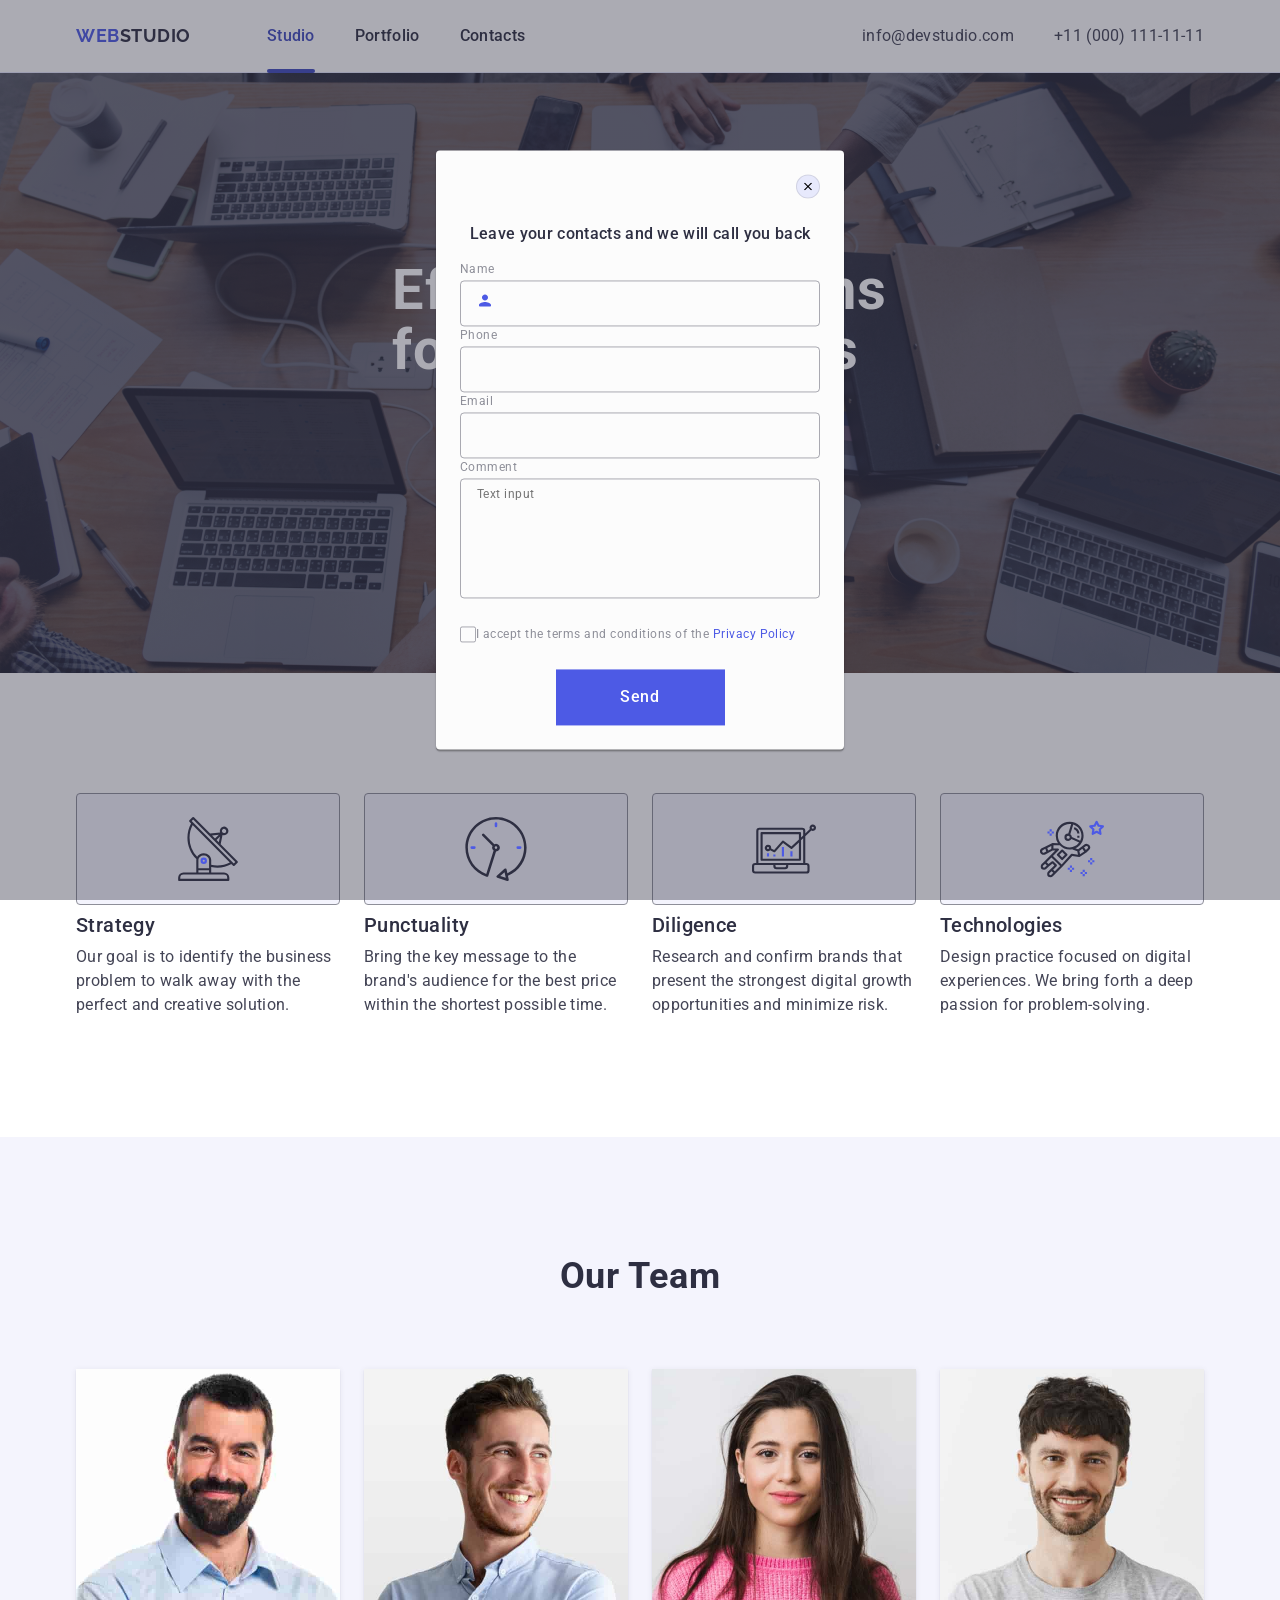
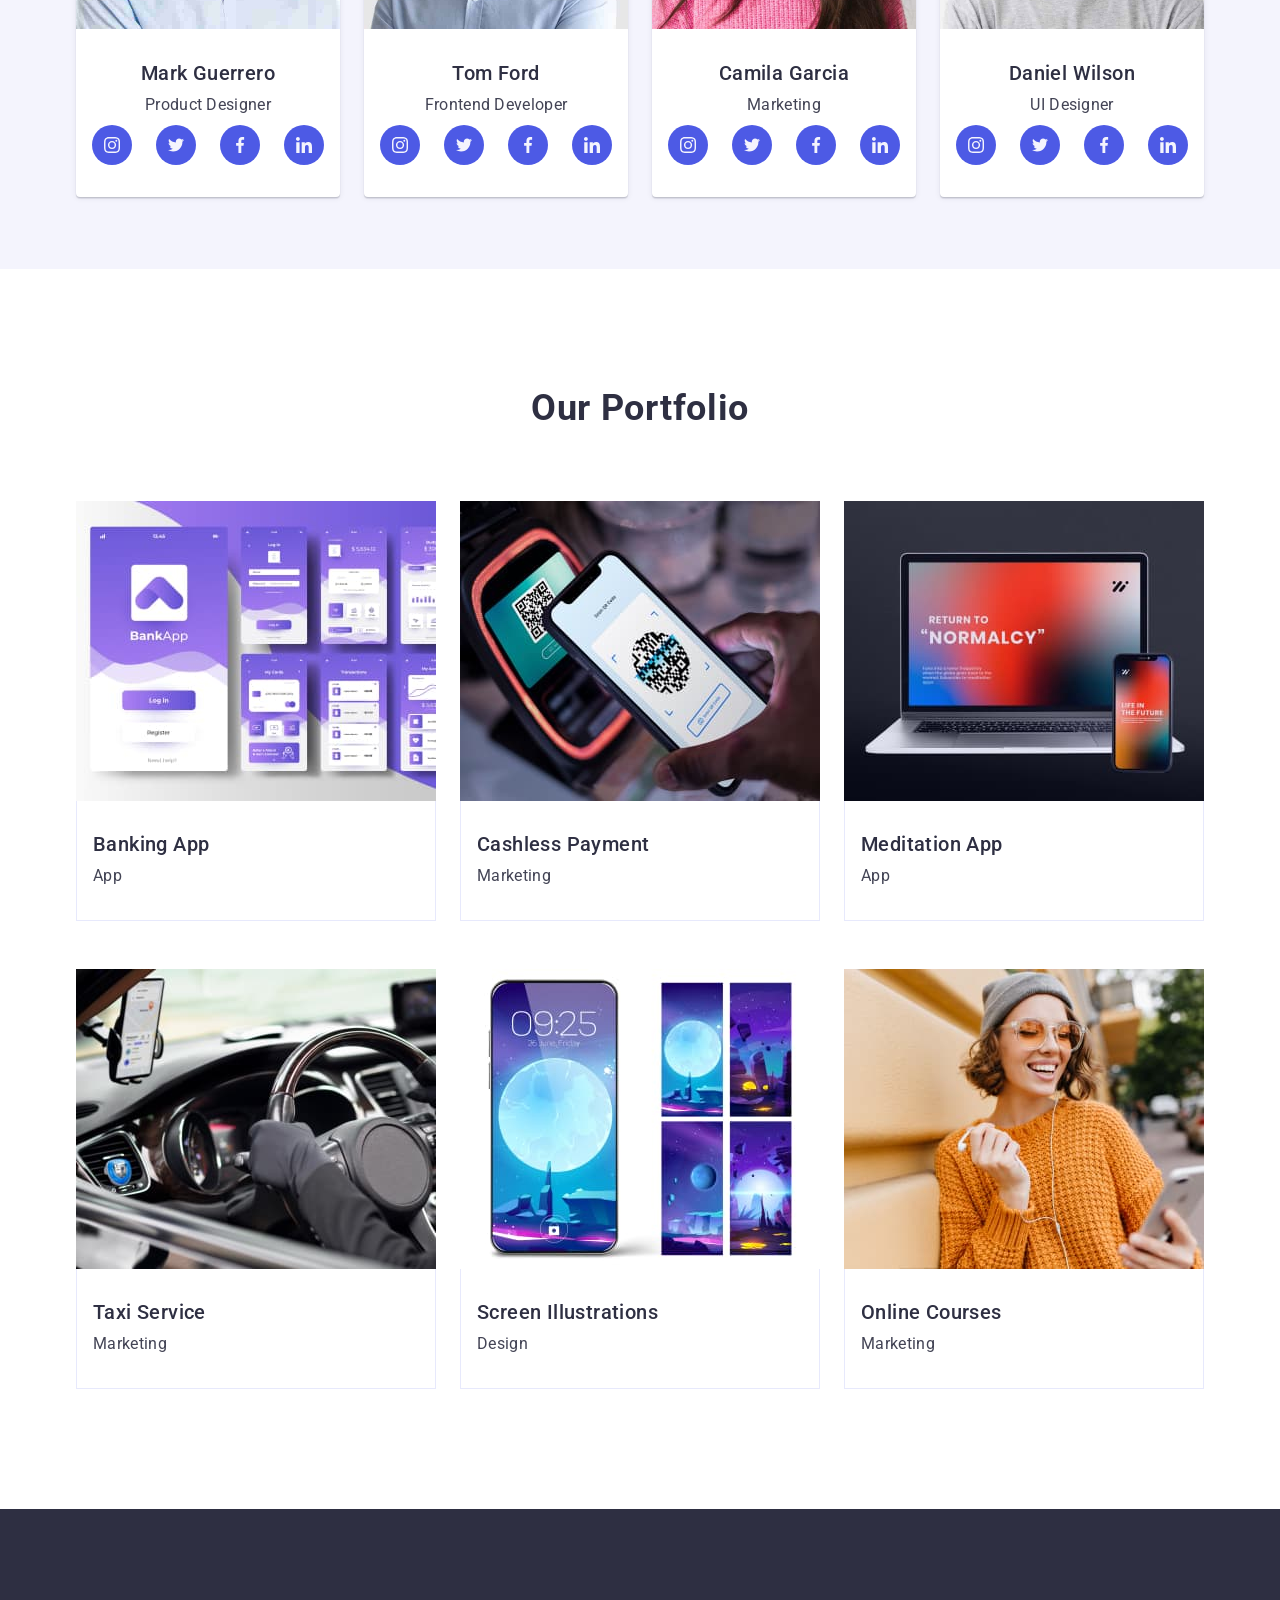
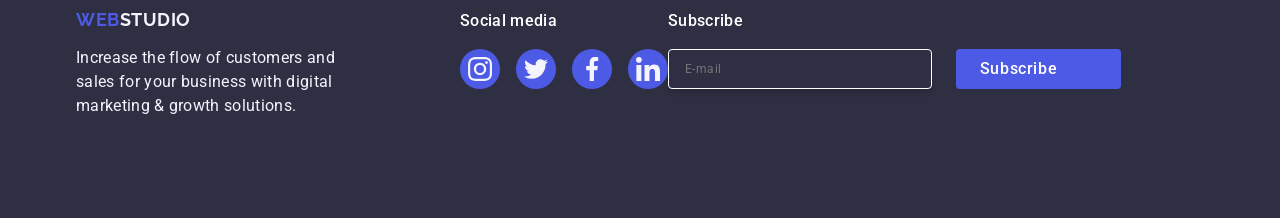
==== commit 8d76f560: "1212121" ====
--- a/index.html
+++ b/index.html
@@ -485,15 +485,15 @@
         <div class="subscribe-form">
           <p class="footer-parag">Subscribe</p>
           <form class="footer-form" action="">
-            <label for="footer-email" class="footer-email"></label>
-
-            <input
-              class="footer-input"
-              type="email"
-              placeholder="E-mail"
-              name="email"
-              id="footer-email"
-            />
+            <label for="footer-email" class="footer-email">
+              <input
+                class="footer-input"
+                type="email"
+                placeholder="E-mail"
+                name="email"
+                id="footer-email"
+              />
+            </label>
             <button class="footer-form-bth" type="submit">
               Subscribe<svg class="subscribe-btn" width="24" height="24">
                 <use href="./images/svg/subscribe.svg"></use>
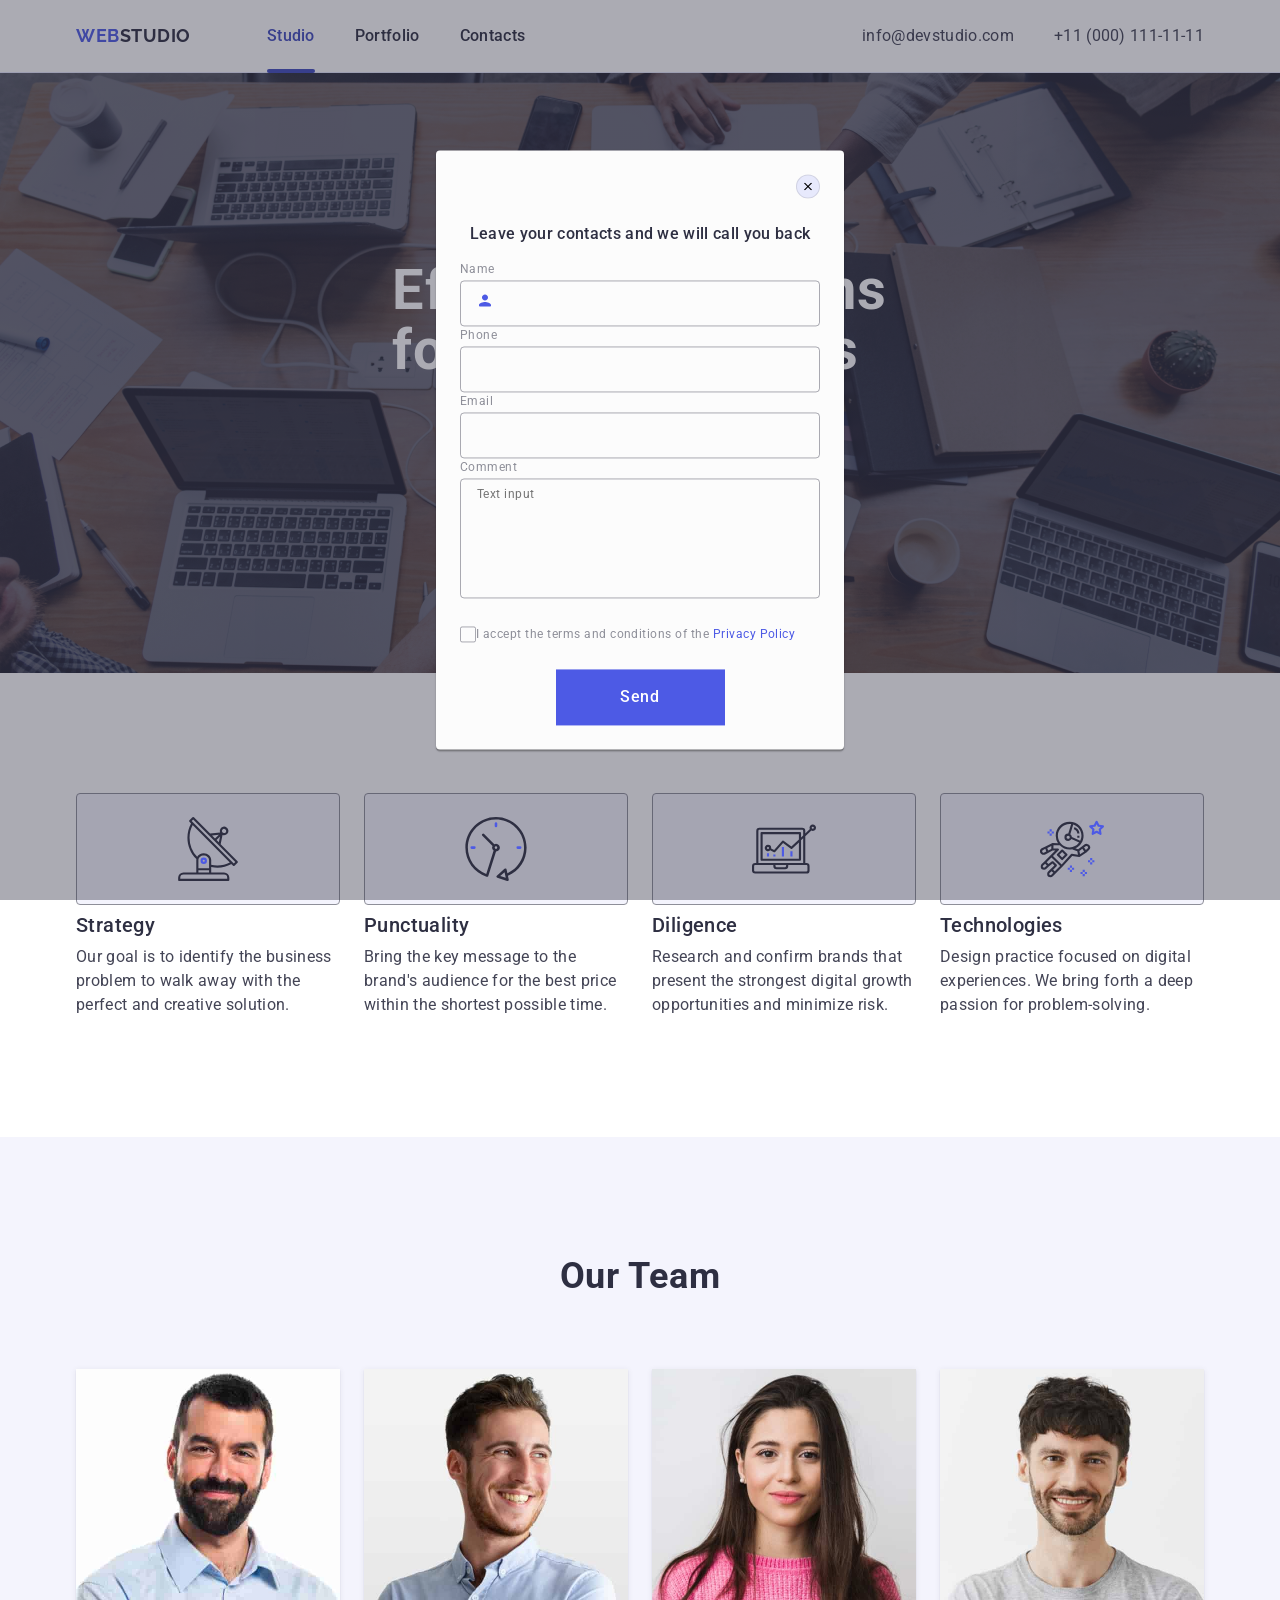
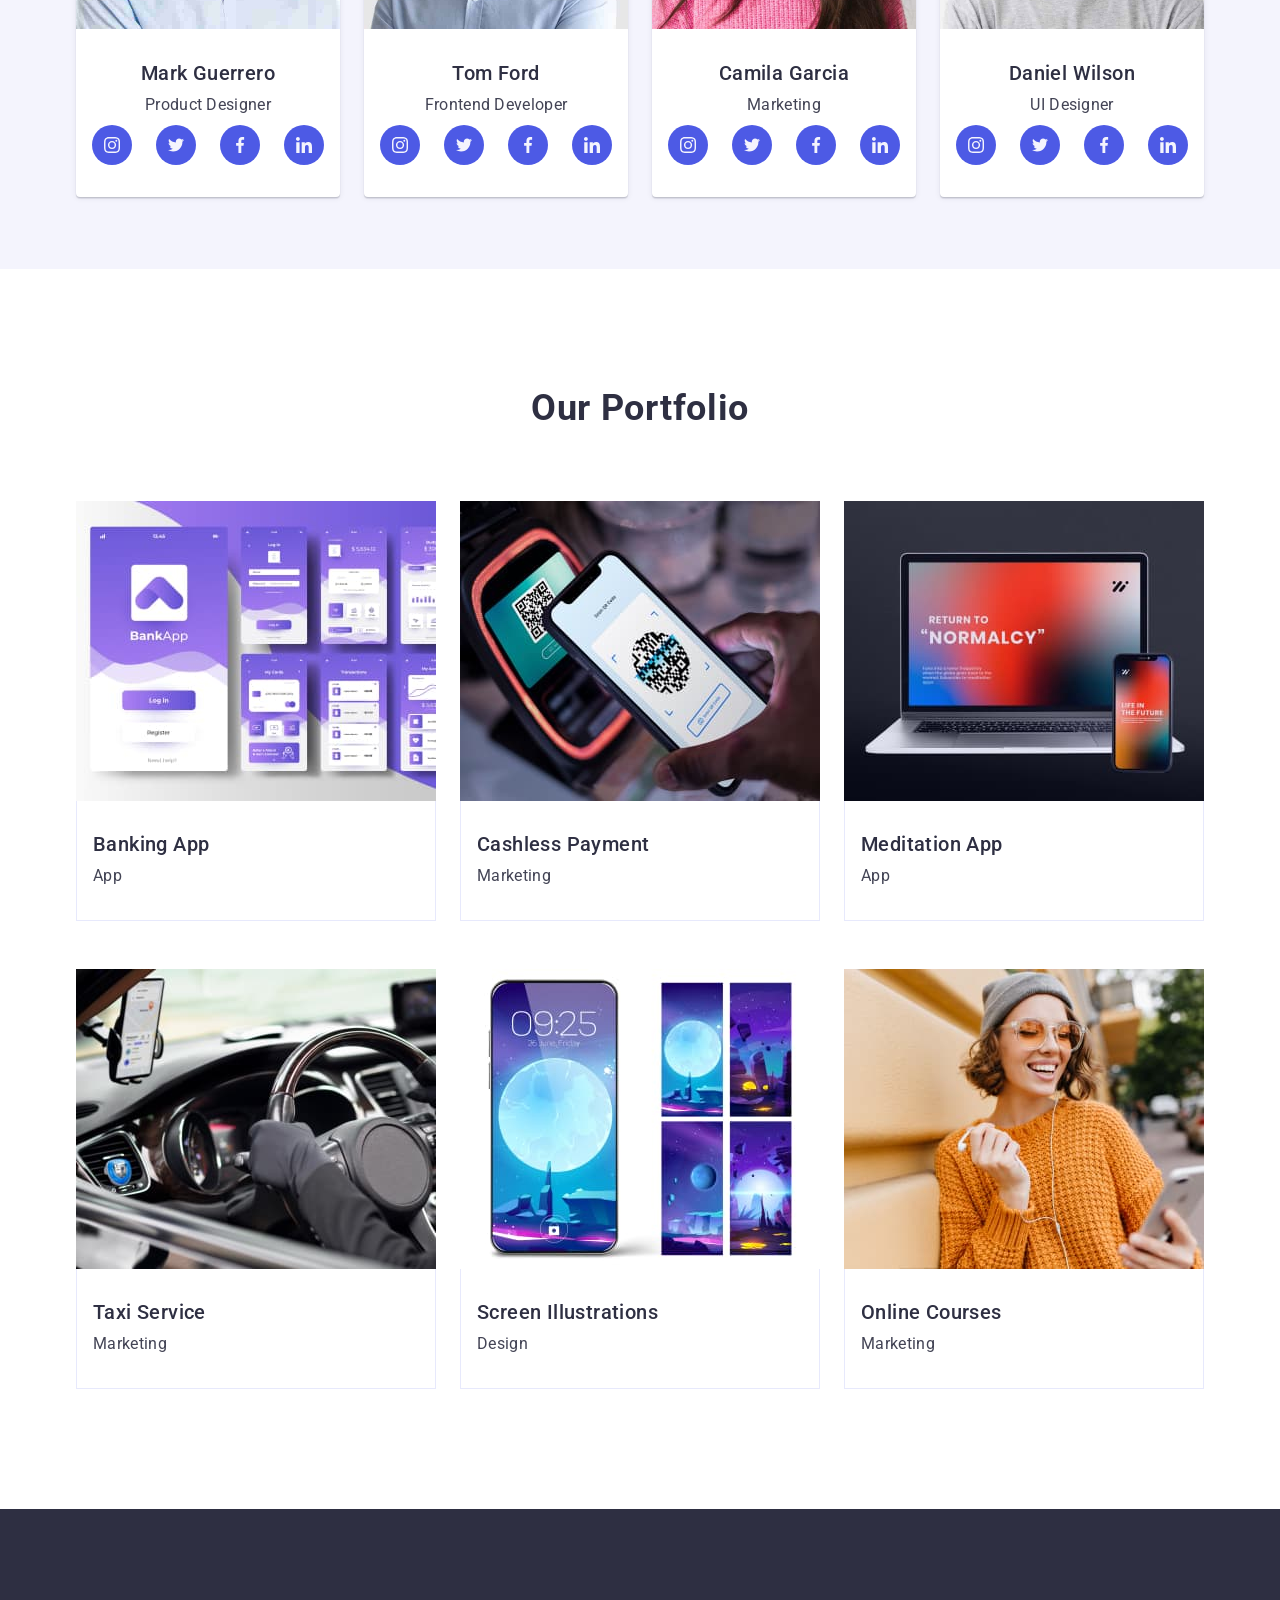
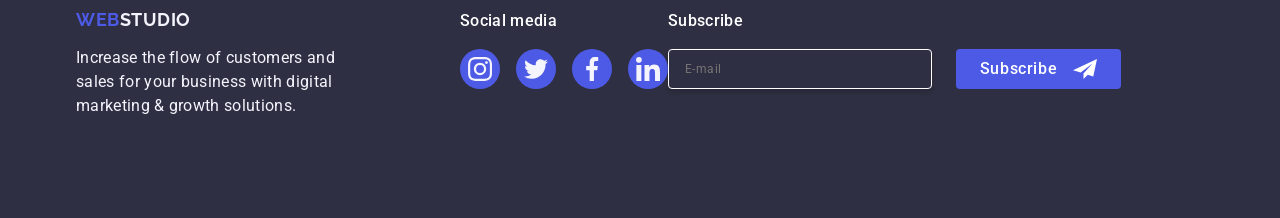
==== commit 1e27495b: "1111" ====
--- a/index.html
+++ b/index.html
@@ -484,7 +484,7 @@
 
         <div class="subscribe-form">
           <p class="footer-parag">Subscribe</p>
-          <form class="footer-form" action="">
+          <form class="footer-form" name="footer-form">
             <label for="footer-email" class="footer-email">
               <input
                 class="footer-input"
@@ -496,7 +496,7 @@
             </label>
             <button class="footer-form-bth" type="submit">
               Subscribe<svg class="subscribe-btn" width="24" height="24">
-                <use href="./images/svg/subscribe.svg"></use>
+                <use href="./images/modalicons.svg#icon-Frame-footer"></use>
               </svg>
             </button>
           </form>
@@ -510,7 +510,7 @@
       <div class="modal">
         <button class="modal-btn" type="button">
           <svg class="modal-btn-clouse" width="8" height="8">
-            <use href="./images/modal.svg#icon-modalbtn"></use>
+            <use href="./images/modalicons.svg#icon-modalbtn"></use>
           </svg>
         </button>
         <p class="modal-caption">
@@ -527,7 +527,7 @@
                 name="user-name"
               />
               <svg class="modal-form-icon" width="18" height="24" fill="none">
-                <use href="./images/modal.svg#icon-user-name"></use>
+                <use href="./images/modalicons.svg#icon-user-name"></use>
               </svg>
             </div>
           </div>
@@ -542,7 +542,7 @@
                 id="user-phone"
               />
               <svg class="modal-form-icon" width="18" height="24" fill="none">
-                <use href="./images/modal.svg#icon-phone-black"></use>
+                <use href="./images/modalicons.svg#icon-phone-black"></use>
               </svg>
             </div>
           </div>
@@ -557,7 +557,7 @@
                 id="user-email"
               />
               <svg class="modal-form-icon" width="18" height="24" fill="none">
-                <use href="./images/modal.svg#mail-user"></use>
+                <use href="./images/modalicons.svg#icon-email-black"></use>
               </svg>
             </div>
           </div>
@@ -566,7 +566,7 @@
             <label for="user-comment" class="label-name">Comment</label>
             <textarea
               class="modal-form-comment"
-              name="comment"
+              name="user-comment"
               rows="5"
               placeholder="Text input"
               id="user-comment"
@@ -576,14 +576,14 @@
             <input
               class="modal-form-check visually-hidden"
               type="checkbox"
-              name="user-comment"
+              name="user-privacy"
               id="user-privacy"
               value="true"
             />
             <label class="label-check" for="user-privacy"
               ><span class="modal-span">
                 <svg class="modal-ckeck" width="10" height="8">
-                  <use href="./images/modal.svg#icon-checkmodal"></use>
+                  <use href="./images/modalicons.svg#icon-checkmodal"></use>
                 </svg> </span
               >I accept the terms and conditions of the
               <a class="ckeck-lable">Privacy Policy</a>
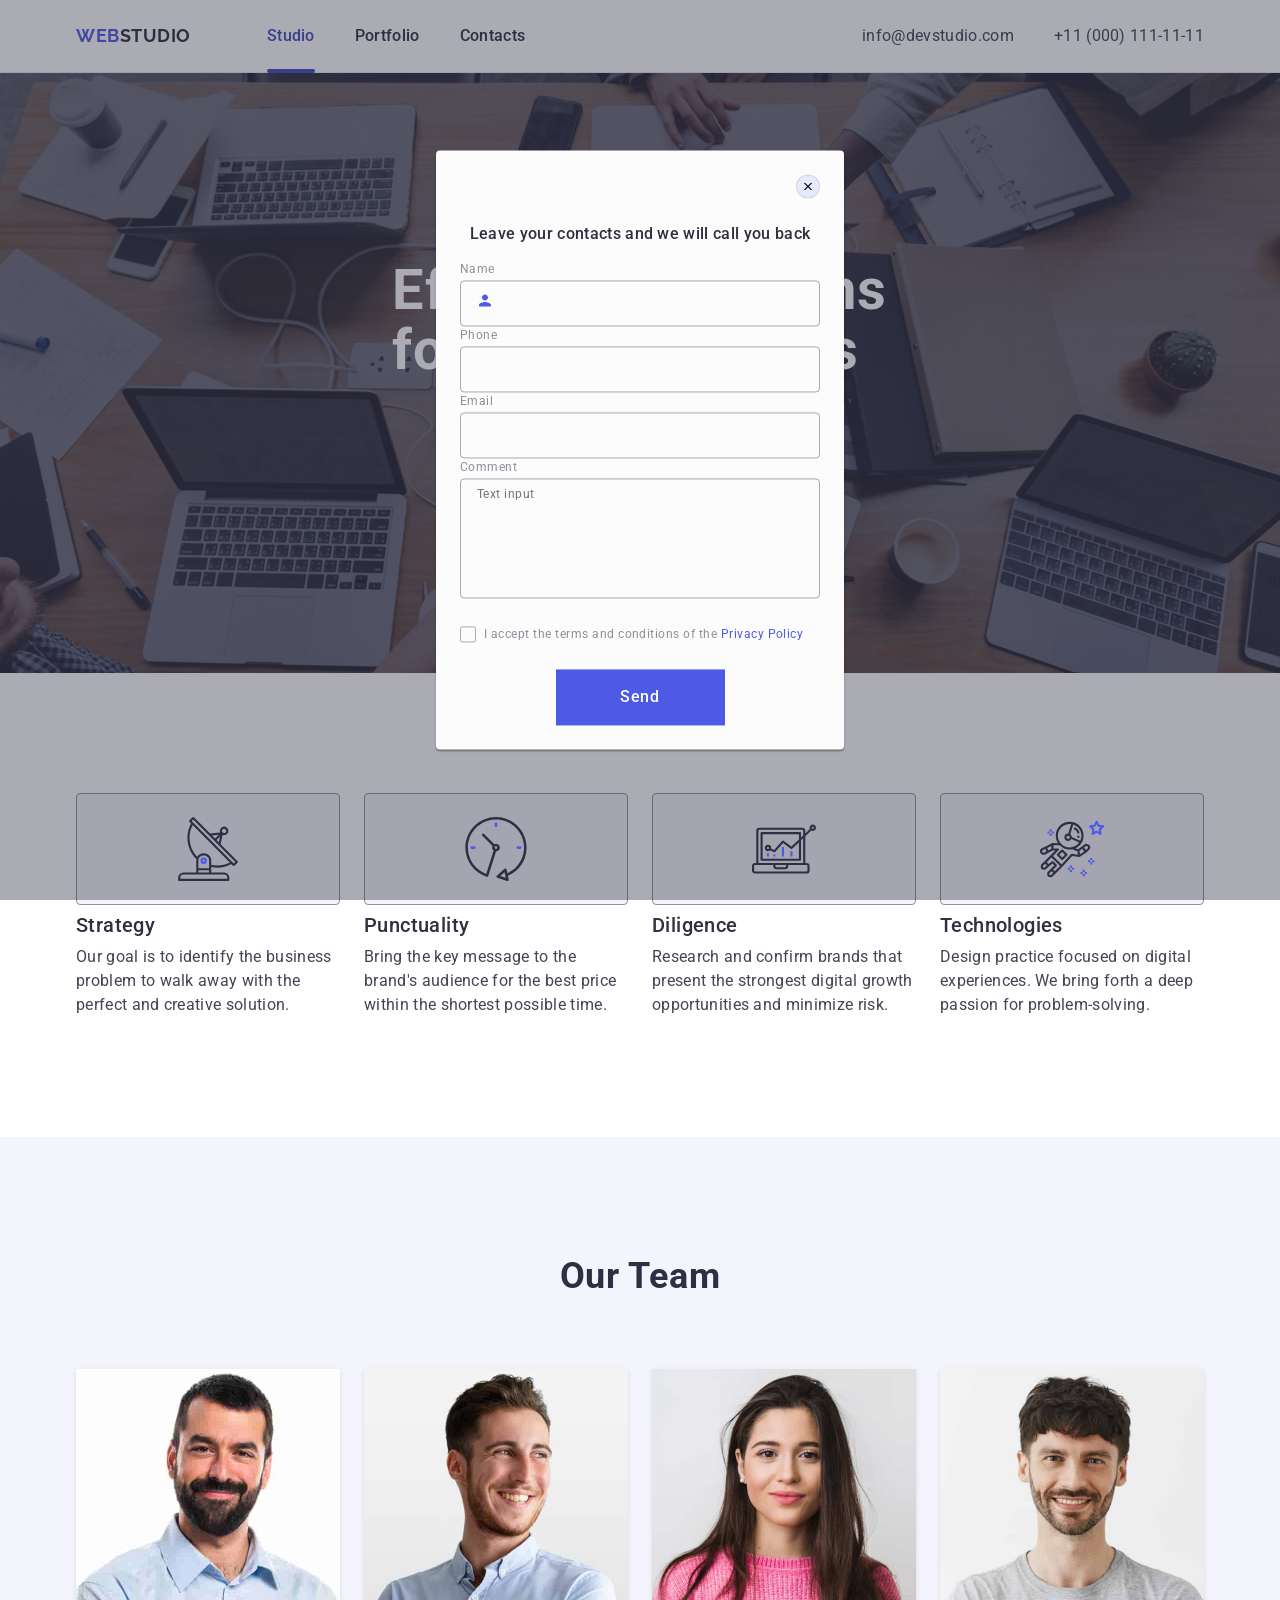
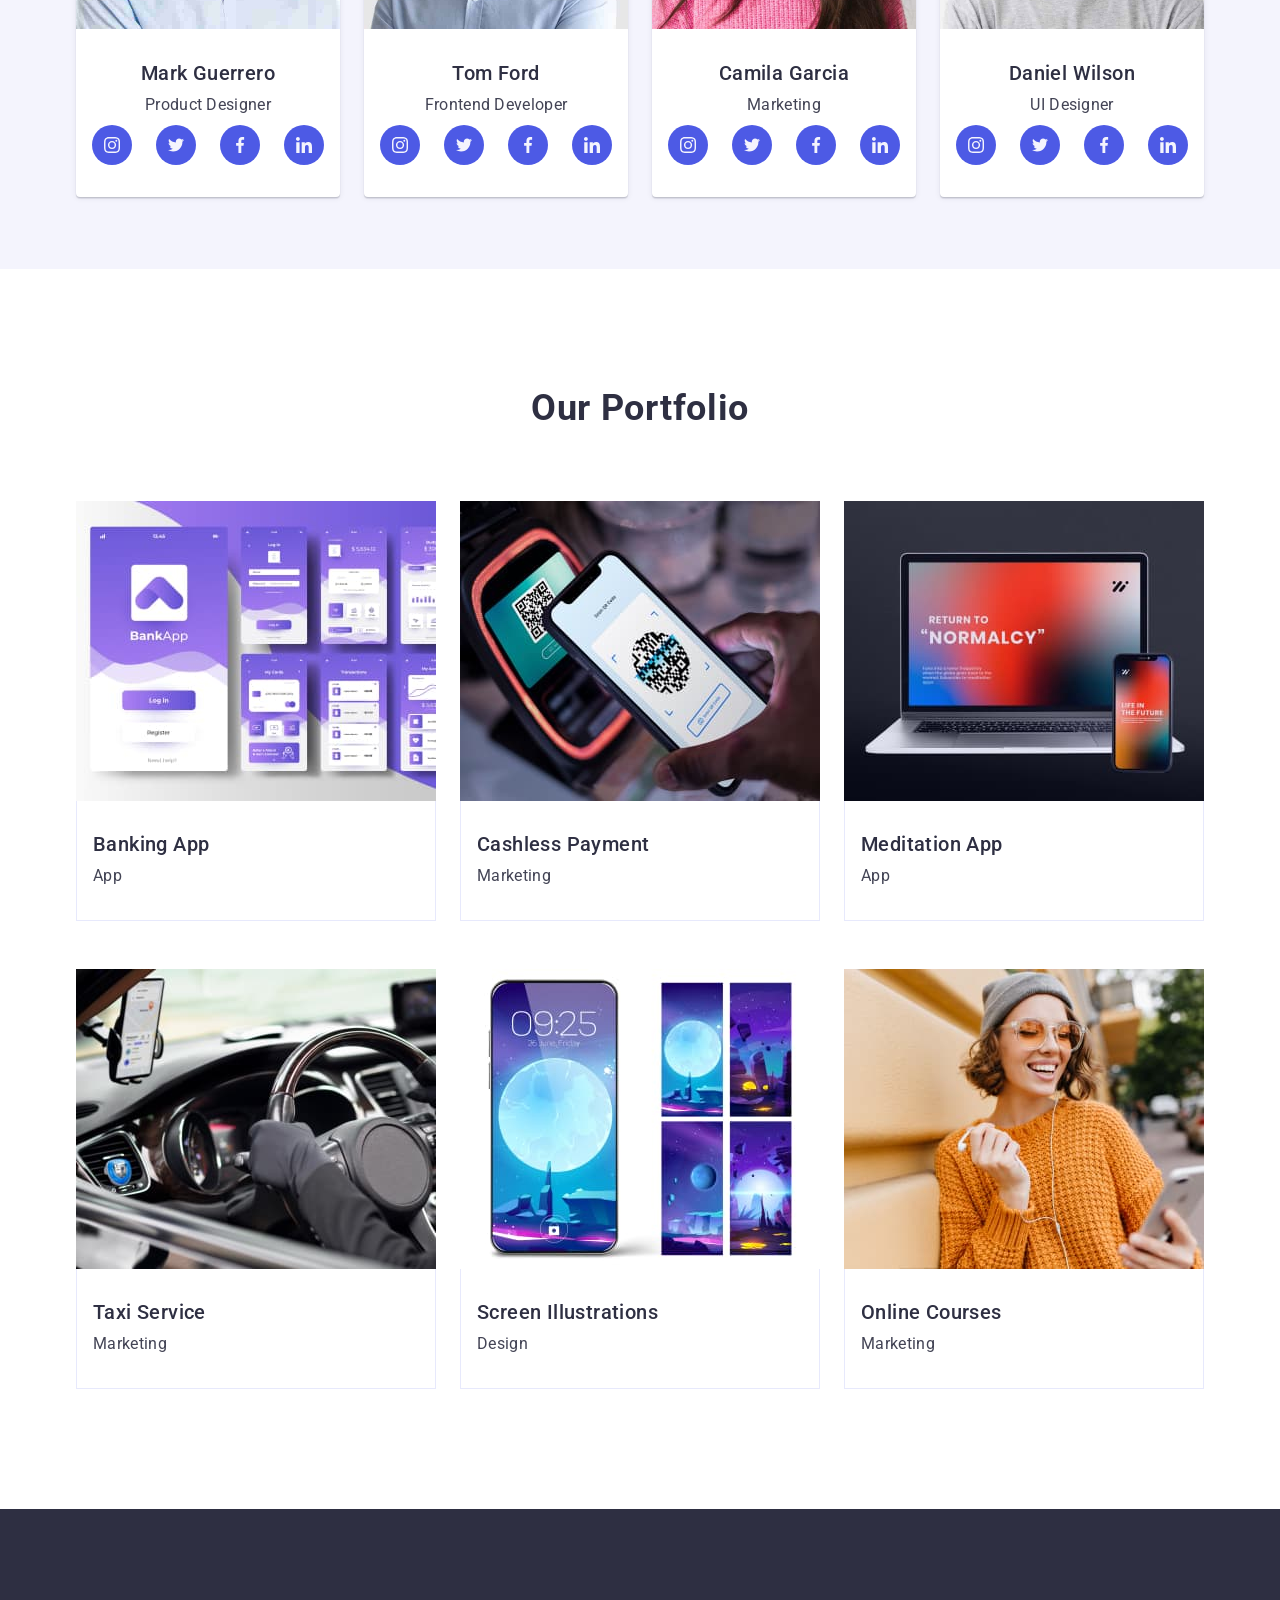
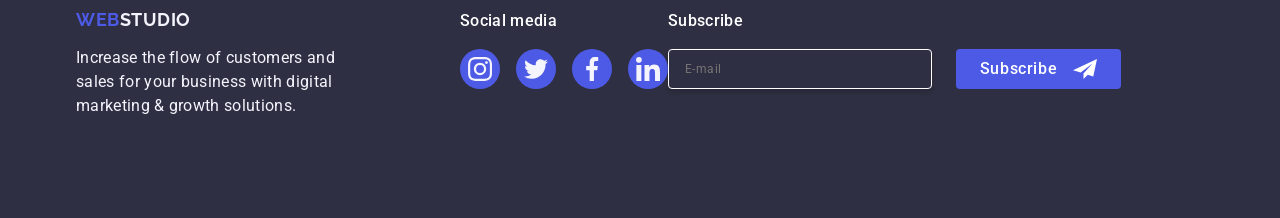
==== commit 3233a6ac: "0802" ====
--- a/index.html
+++ b/index.html
@@ -572,6 +572,7 @@
               id="user-comment"
             ></textarea>
           </div>
+
           <div class="modal-form-mrgn">
             <input
               class="modal-form-check visually-hidden"
@@ -580,6 +581,7 @@
               id="user-privacy"
               value="true"
             />
+
             <label class="label-check" for="user-privacy"
               ><span class="modal-span">
                 <svg class="modal-ckeck" width="10" height="8">
@@ -589,7 +591,49 @@
               <a class="ckeck-lable">Privacy Policy</a>
             </label>
           </div>
-          <button class="modal-but">Send</button>
+          
+
+
+
+
+
+          <!---------
+          <div><input type="checkbox" name="check" id=""></div>
+          <fieldset>
+            <label for="one">  name 1</label>
+            <input 
+            type="checkbox" 
+            name="no" 
+            id="one" 
+            value="one"/>
+            <label for="two">  name 2</label>
+            <input 
+            type="checkbox" 
+            name="no" 
+            id="two" 
+            value="two"/>
+            <label for="three">  name 3 </label>
+            <input 
+            type="checkbox" 
+            name="no" 
+            id="three" 
+            value="three"
+            checked
+            />
+            
+          </fieldset>
+          <fieldset>
+            <label for="no-r">  name </label>
+            <input type="radio" name="no" id="no-r" value="no"/>
+            <label for="yes-r">  name </label>
+            <input type="radio" name="no" id="yes-r" value="yes"/>
+            
+          </fieldset>
+--->
+
+
+
+          <button class="modal-but" type="su bmit">Send</button>
         </form>
       </div>
     </div>
--- a/css/styles.css
+++ b/css/styles.css
@@ -784,6 +784,8 @@
   background-color: rgba(46, 47, 66, 0.4);
   transition: opacity 250ms cubic-bezier(0.4, 0, 0.2, 1),
     visibility 250ms cubic-bezier(0.4, 0, 0.2, 1);
+  
+
 }
 
 .is-open {
@@ -836,8 +838,12 @@
   transition: fill 250ms cubic-bezier(0.4, 0, 0.2, 1);
 }
 
-.modal-btn-clouse:hover .modal-btn-clouse:focus {
-  fill: #ffffff;
+.modal-btn:hover .modal-btn-clouse {
+  fill: #ffffff
+}
+
+.modal-btn:focus .modal-btn-clouse {
+  fill: #ffffff
 }
 
 .modal-btn:focus {
@@ -912,13 +918,14 @@
 
 .modal-form-input {
   width: 100%;
-  height: 40px;
+  
   padding: 22px 38px;
   border: 1px solid rgba(46, 47, 66, 0.4);
   background-color: transparent;
   outline: transparent;
   border-radius: 4px;
   transition: border-color 250ms cubic-bezier(0.4, 0, 0.2, 1);
+  height: 40px;
 }
 
 input:focus {
@@ -955,13 +962,17 @@
   outline: transparent;
   resize: none;
   transition: border-color 250ms cubic-bezier(0.4, 0, 0.2, 1);
+  
 }
 
 textarea:focus {
   border-color: #4d5ae5;
 }
 
-.modal-form-check {
+.modal-form-check:checked + .label-check .modal-span {
+  background-color: #404bbf;
+  border: none;
+  fill: #F4F4FD;
 }
 
 .label-check {
@@ -980,10 +991,14 @@
   transition: background-color 250ms cubic-bezier(0.4, 0, 0.2, 1),
     border 250ms cubic-bezier(0.4, 0, 0.2, 1),
     fill 250ms cubic-bezier(0.4, 0, 0.2, 1);
-
+  margin-right: 8px;
   align-items: center;
   justify-content: center;
   fill: transparent;
+}
+
+.modal-ckeck {
+
 }
 
 .ckeck-lable {
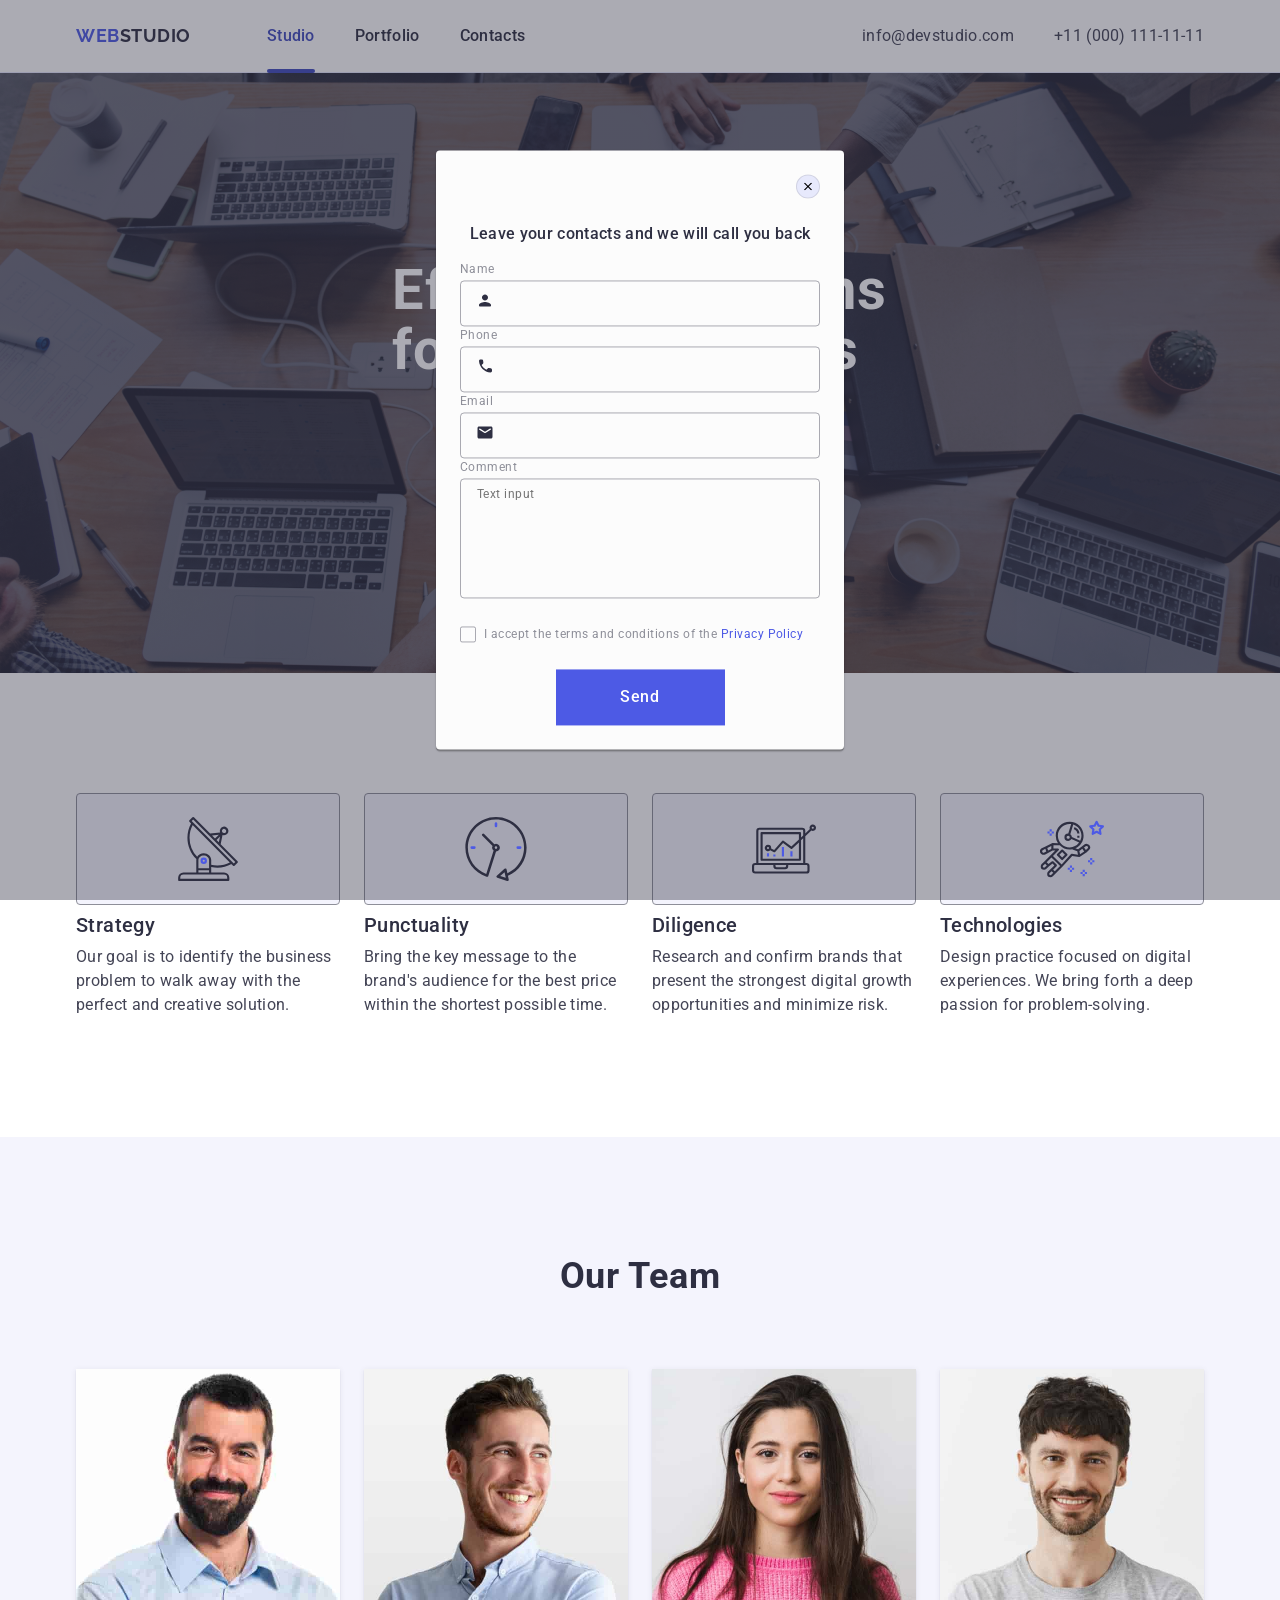
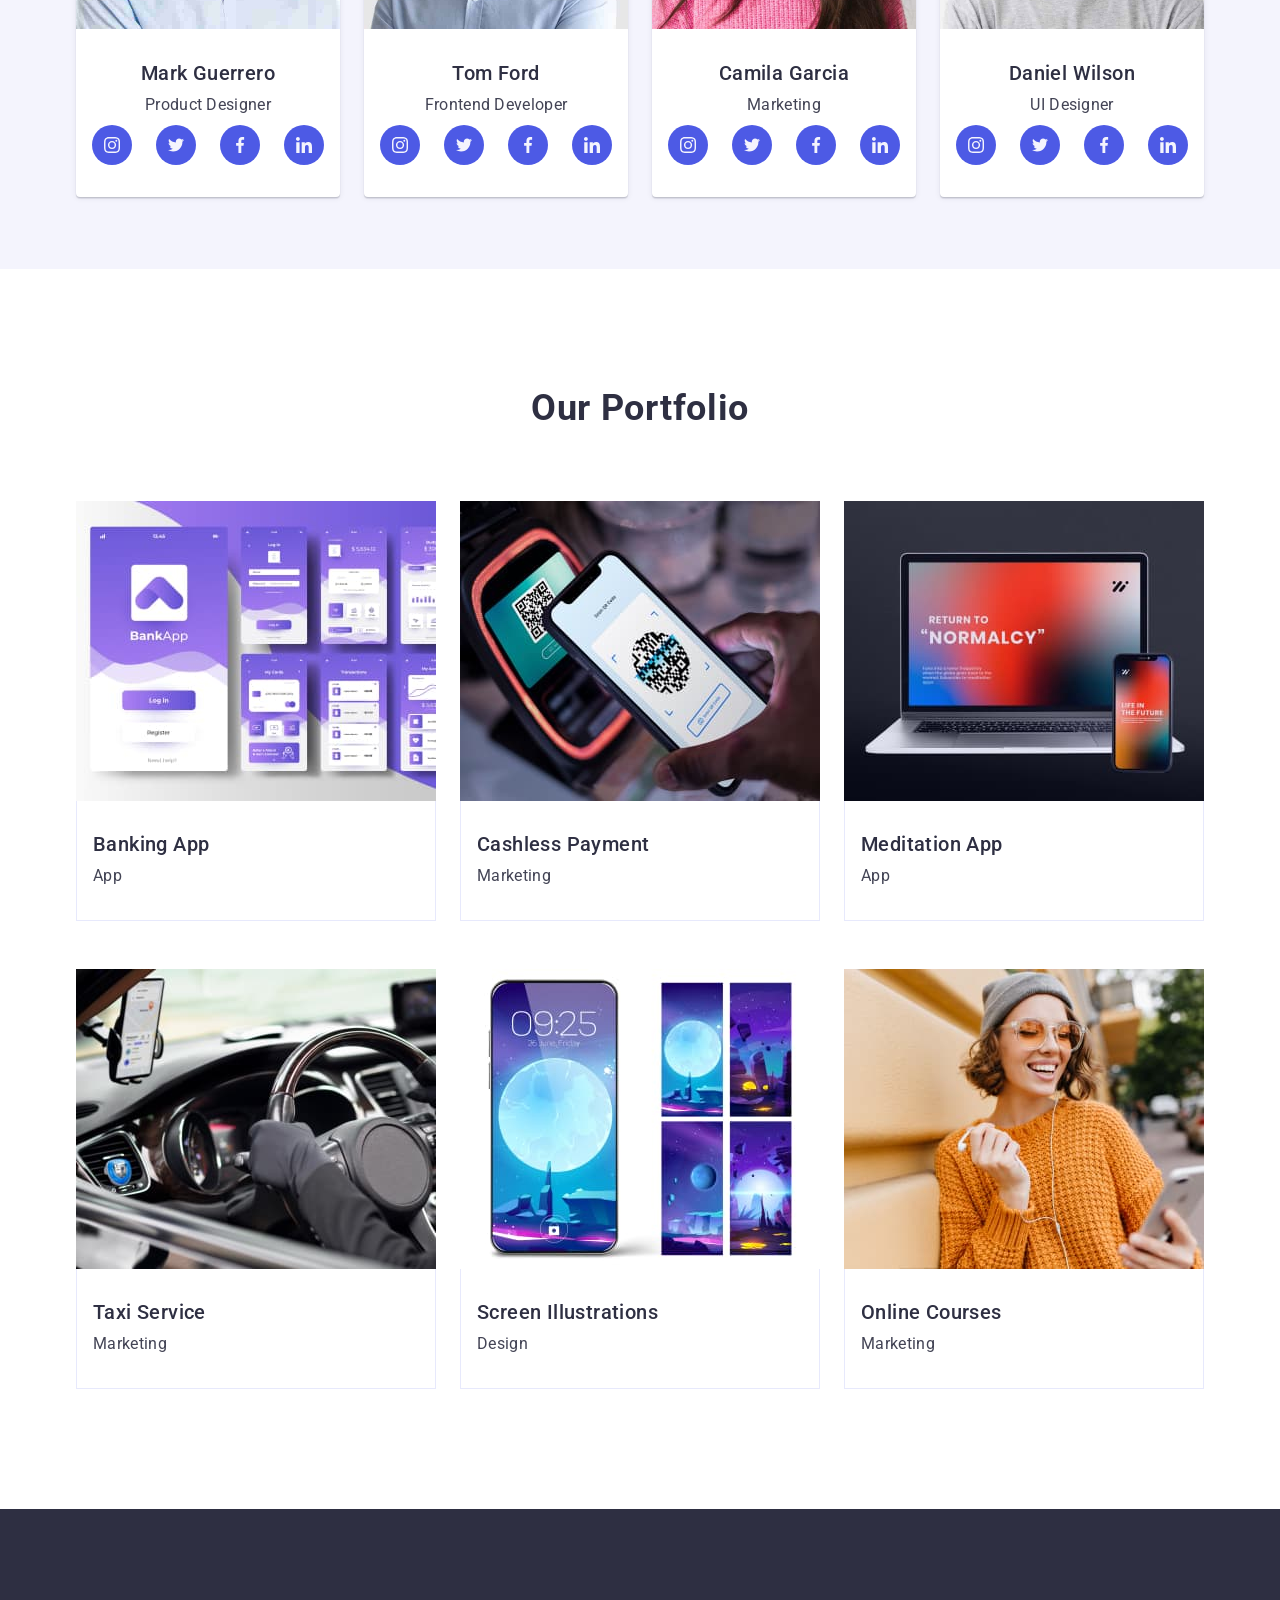
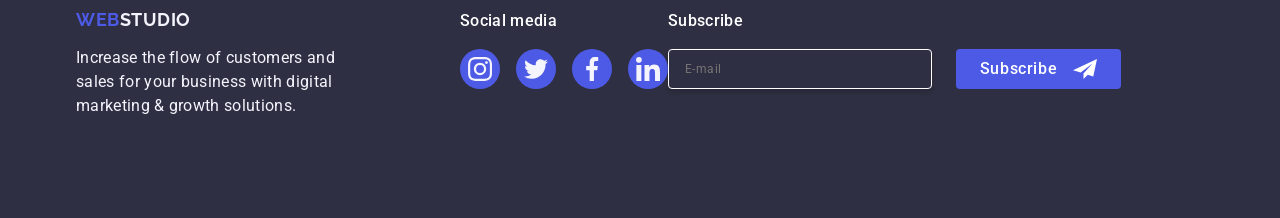
==== commit 7029eba0: "555" ====
--- a/index.html
+++ b/index.html
@@ -633,7 +633,7 @@
 
 
 
-          <button class="modal-but" type="su bmit">Send</button>
+          <button class="modal-but" type="submit">Send</button>
         </form>
       </div>
     </div>
--- a/css/styles.css
+++ b/css/styles.css
@@ -918,14 +918,17 @@
 
 .modal-form-input {
   width: 100%;
-  
+  height: 40px;  
   padding: 22px 38px;
   border: 1px solid rgba(46, 47, 66, 0.4);
   background-color: transparent;
   outline: transparent;
   border-radius: 4px;
   transition: border-color 250ms cubic-bezier(0.4, 0, 0.2, 1);
-  height: 40px;
+}
+
+.modal-form-input:focus + .modal-form-icon {
+  fill: #4D5AE5;
 }
 
 input:focus {
@@ -946,6 +949,7 @@
   top: 50%;
   transform: translateY(-50%);
   transition: fill 250ms cubic-bezier(0.4, 0, 0.2, 1);
+  fill: #2E2F42;
 }
 
 .modal-form-comment {
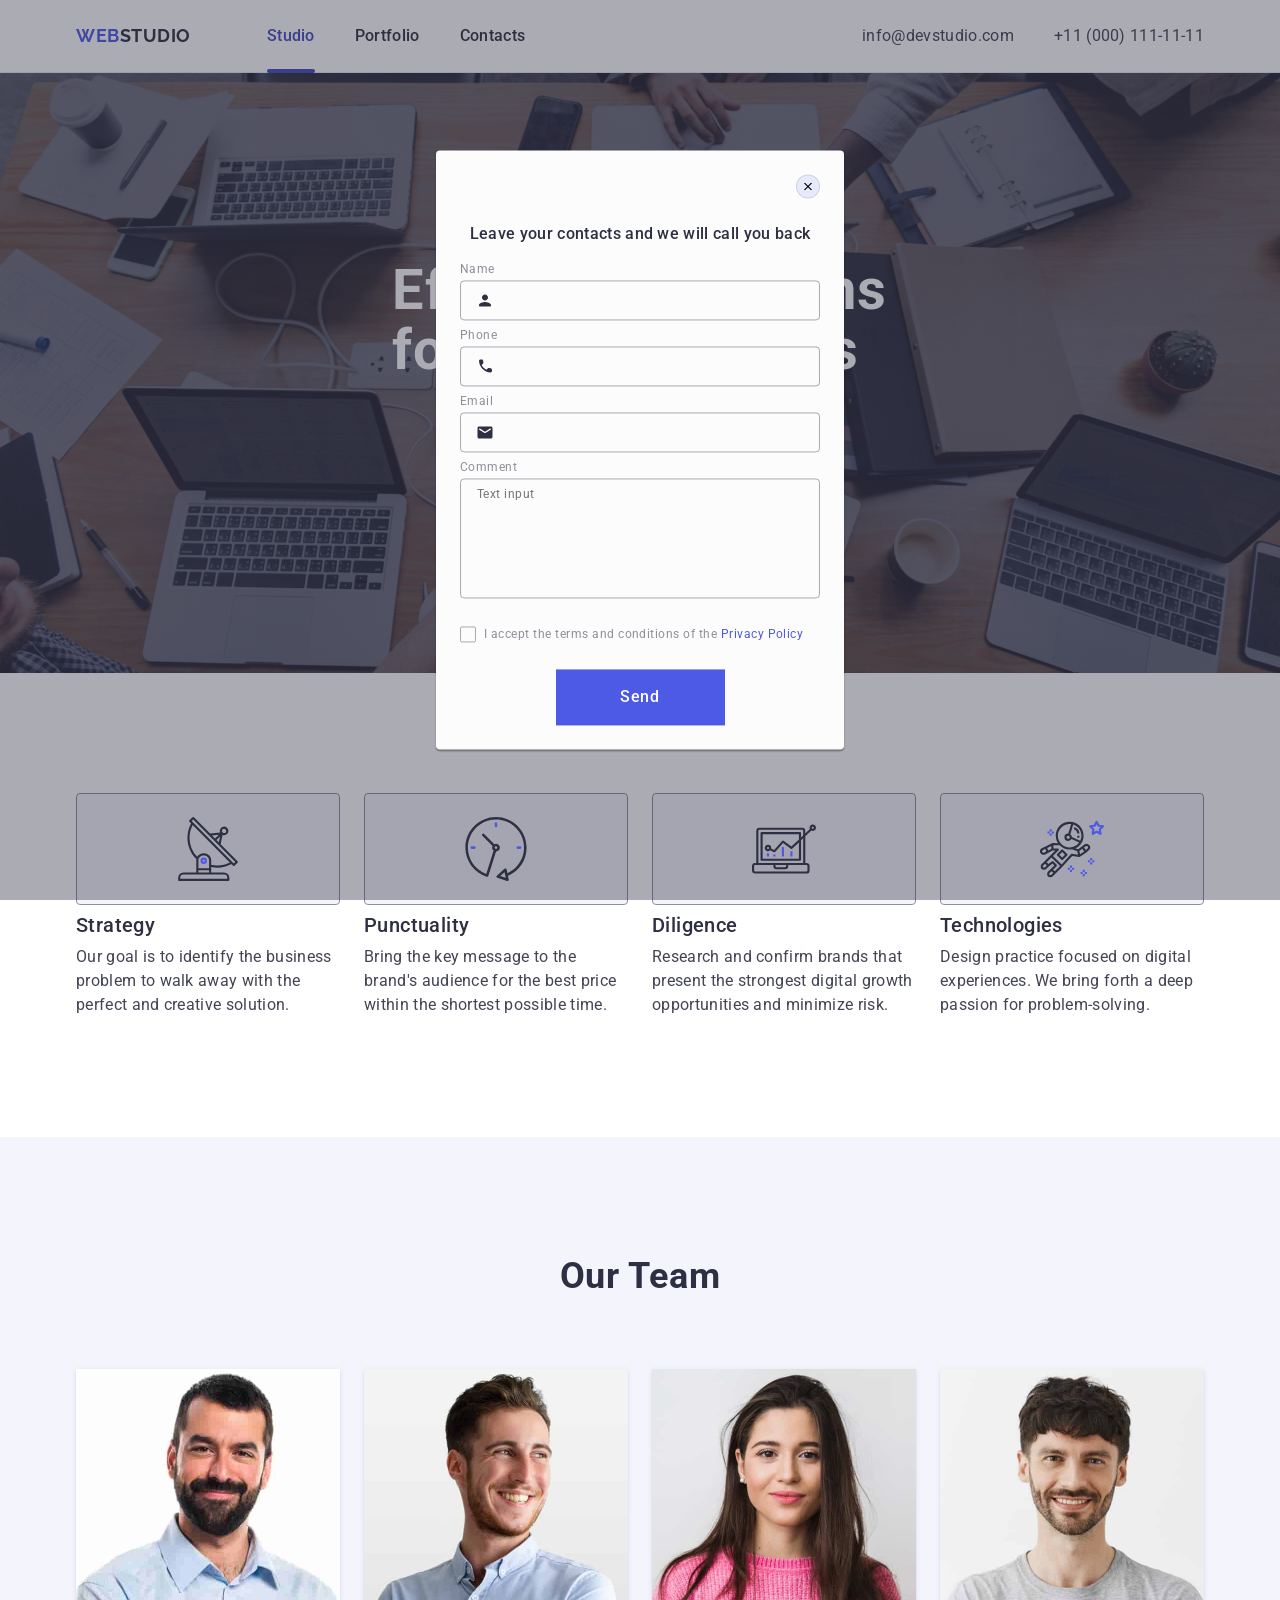
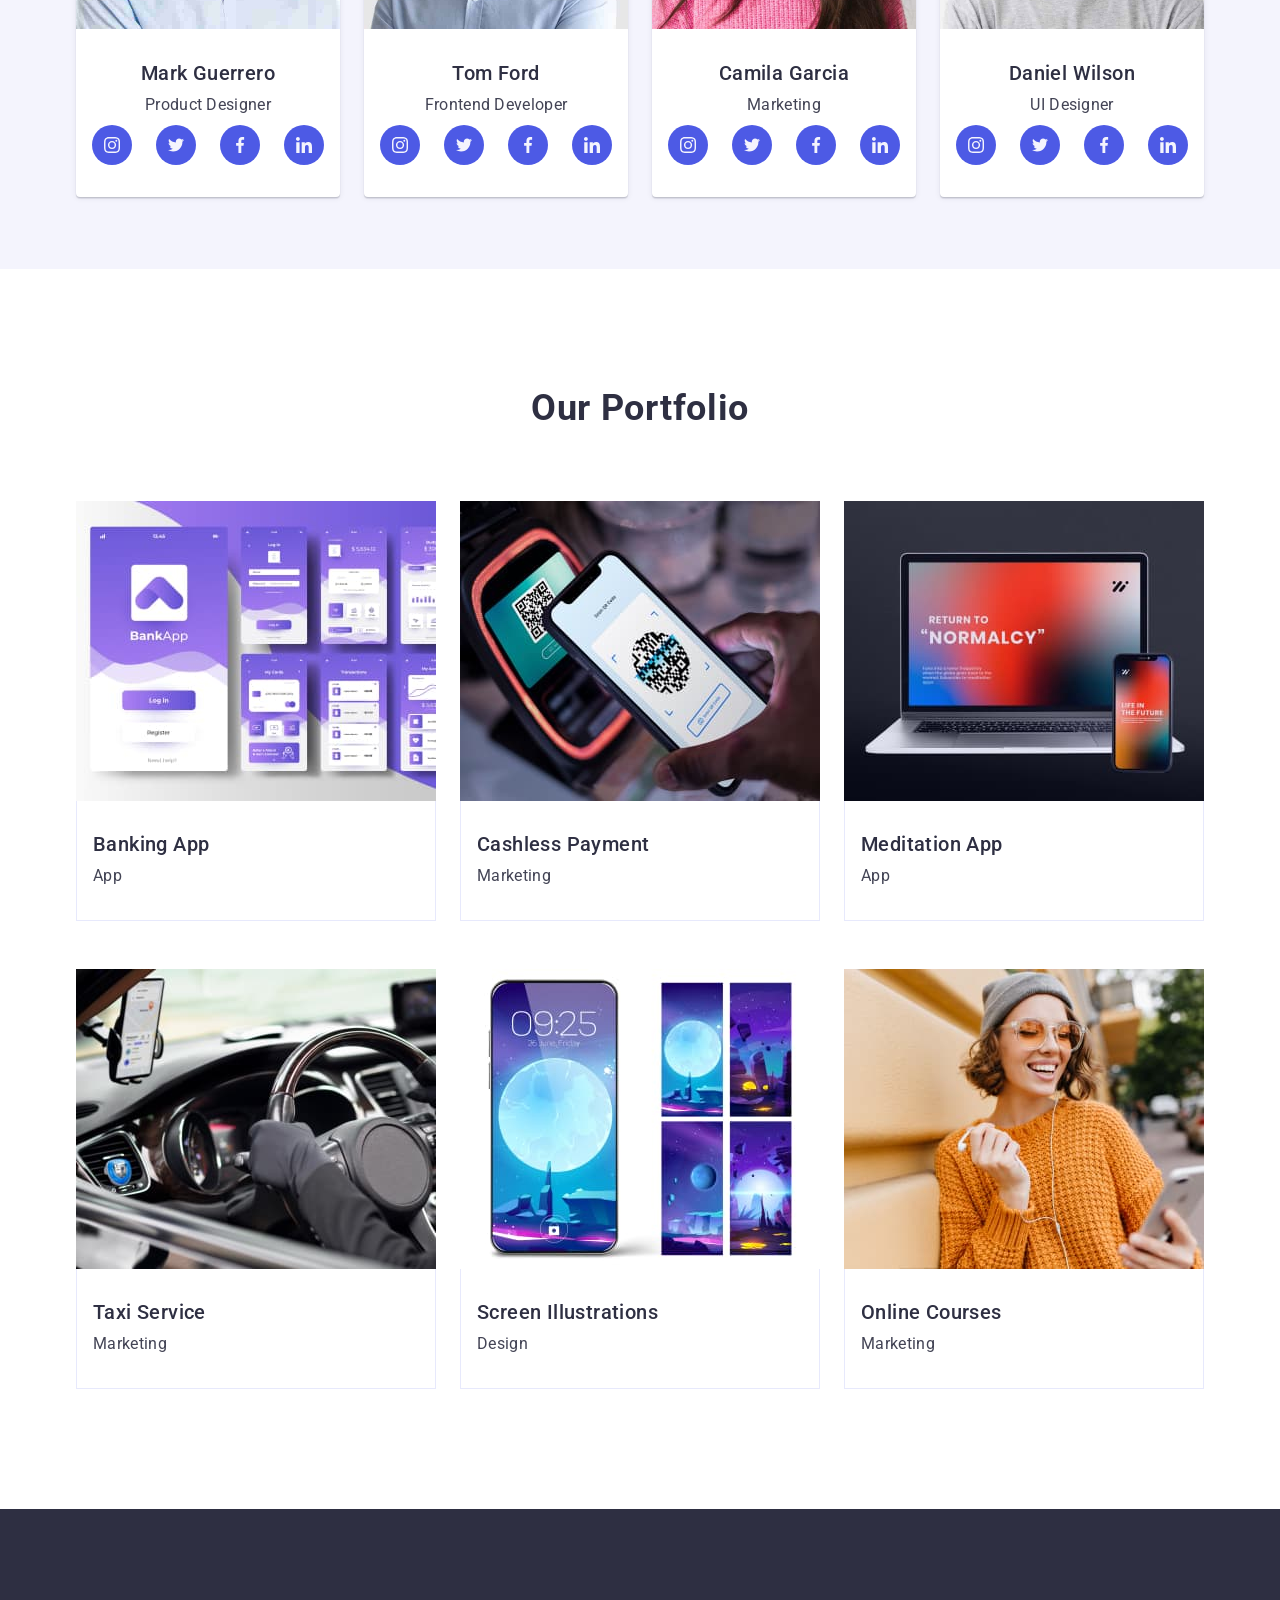
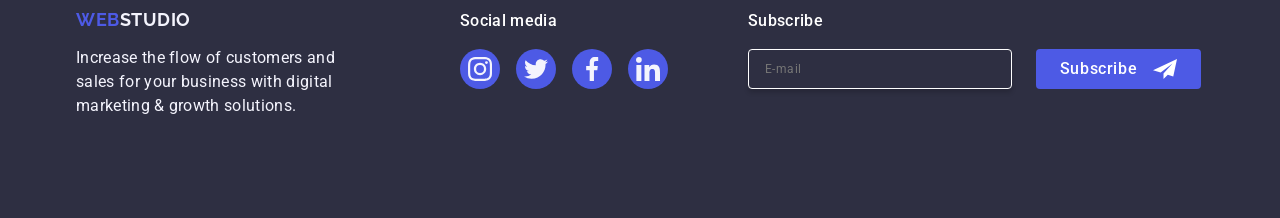
==== commit b02d53c7: "777" ====
--- a/index.html
+++ b/index.html
@@ -592,47 +592,6 @@
             </label>
           </div>
           
-
-
-
-
-
-          <!---------
-          <div><input type="checkbox" name="check" id=""></div>
-          <fieldset>
-            <label for="one">  name 1</label>
-            <input 
-            type="checkbox" 
-            name="no" 
-            id="one" 
-            value="one"/>
-            <label for="two">  name 2</label>
-            <input 
-            type="checkbox" 
-            name="no" 
-            id="two" 
-            value="two"/>
-            <label for="three">  name 3 </label>
-            <input 
-            type="checkbox" 
-            name="no" 
-            id="three" 
-            value="three"
-            checked
-            />
-            
-          </fieldset>
-          <fieldset>
-            <label for="no-r">  name </label>
-            <input type="radio" name="no" id="no-r" value="no"/>
-            <label for="yes-r">  name </label>
-            <input type="radio" name="no" id="yes-r" value="yes"/>
-            
-          </fieldset>
---->
-
-
-
           <button class="modal-but" type="submit">Send</button>
         </form>
       </div>
--- a/css/styles.css
+++ b/css/styles.css
@@ -713,6 +713,7 @@
 
 /* #region modal  -------------------------------------------- */
 .subscribe-form {
+  margin-left: 80px;
 }
 .footer-form {
   display: flex;
@@ -919,7 +920,7 @@
 .modal-form-input {
   width: 100%;
   height: 40px;  
-  padding: 22px 38px;
+  padding-left: 38px;
   border: 1px solid rgba(46, 47, 66, 0.4);
   background-color: transparent;
   outline: transparent;
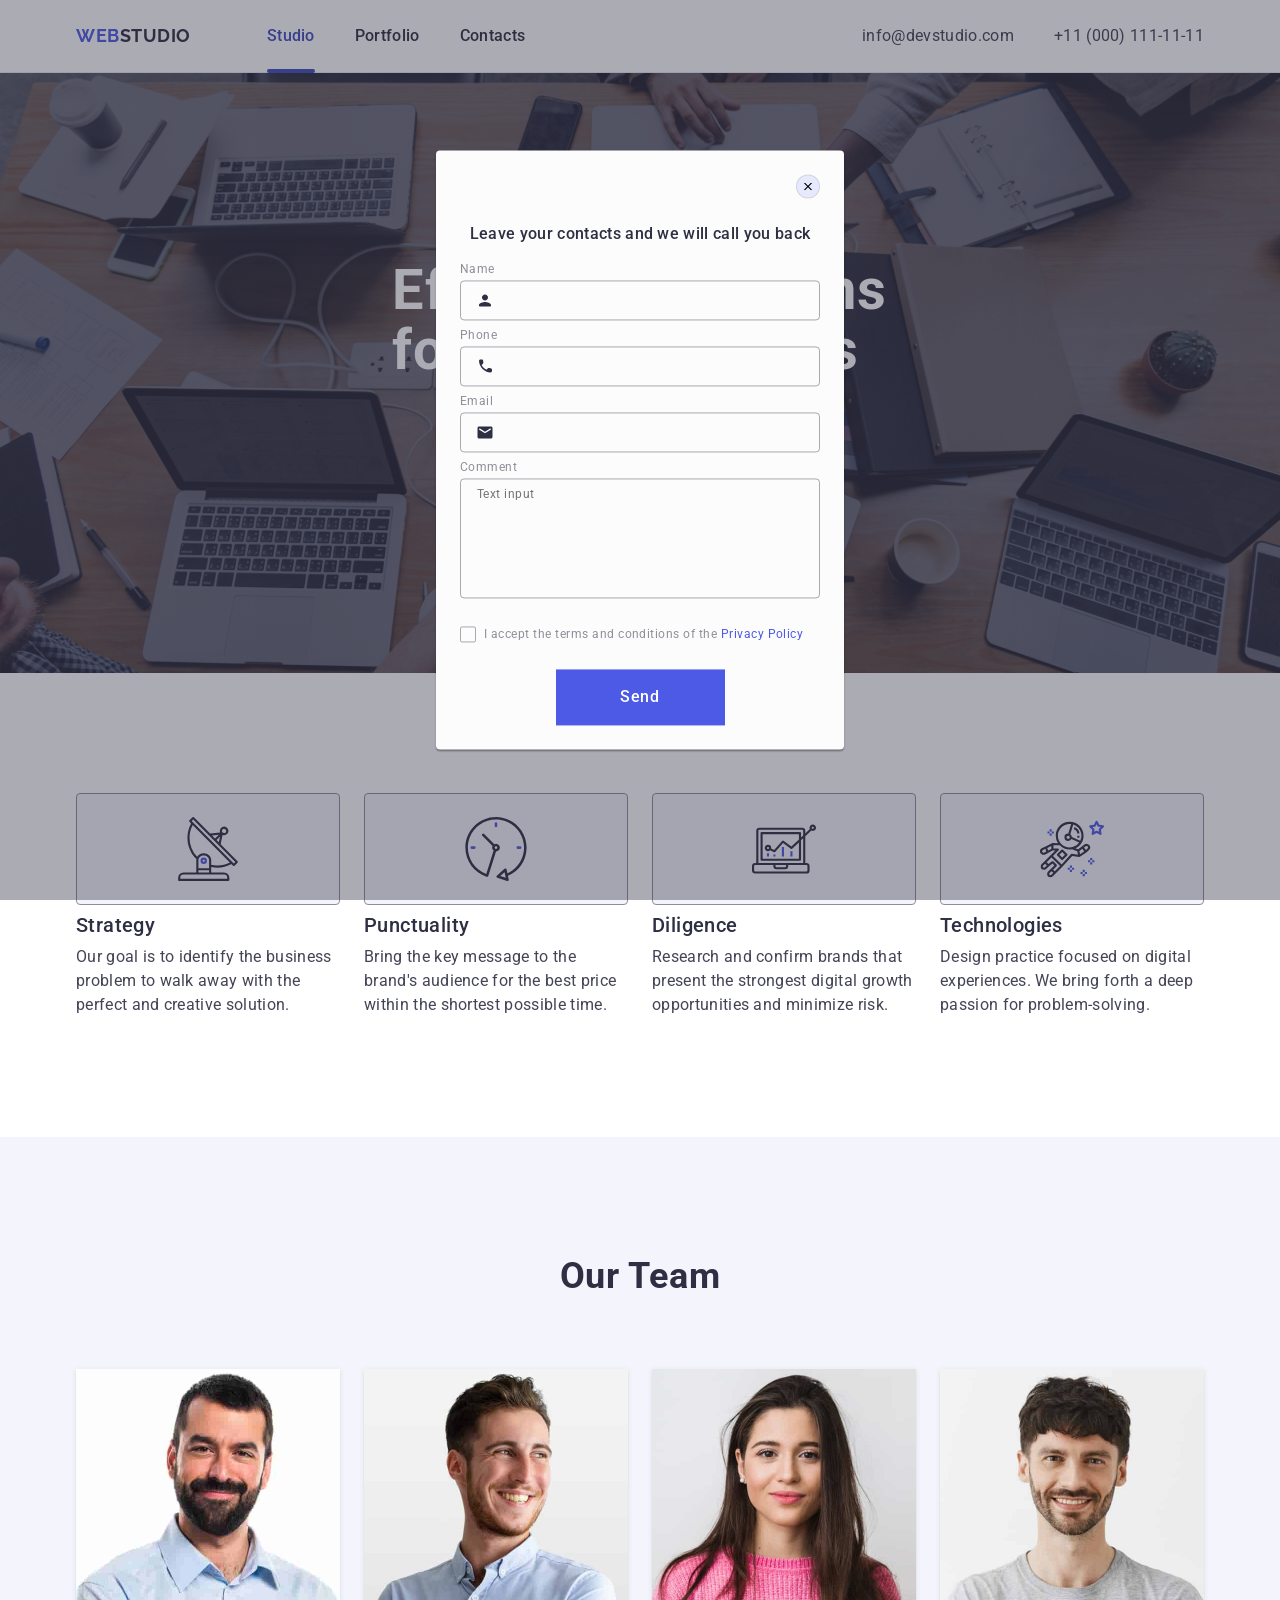
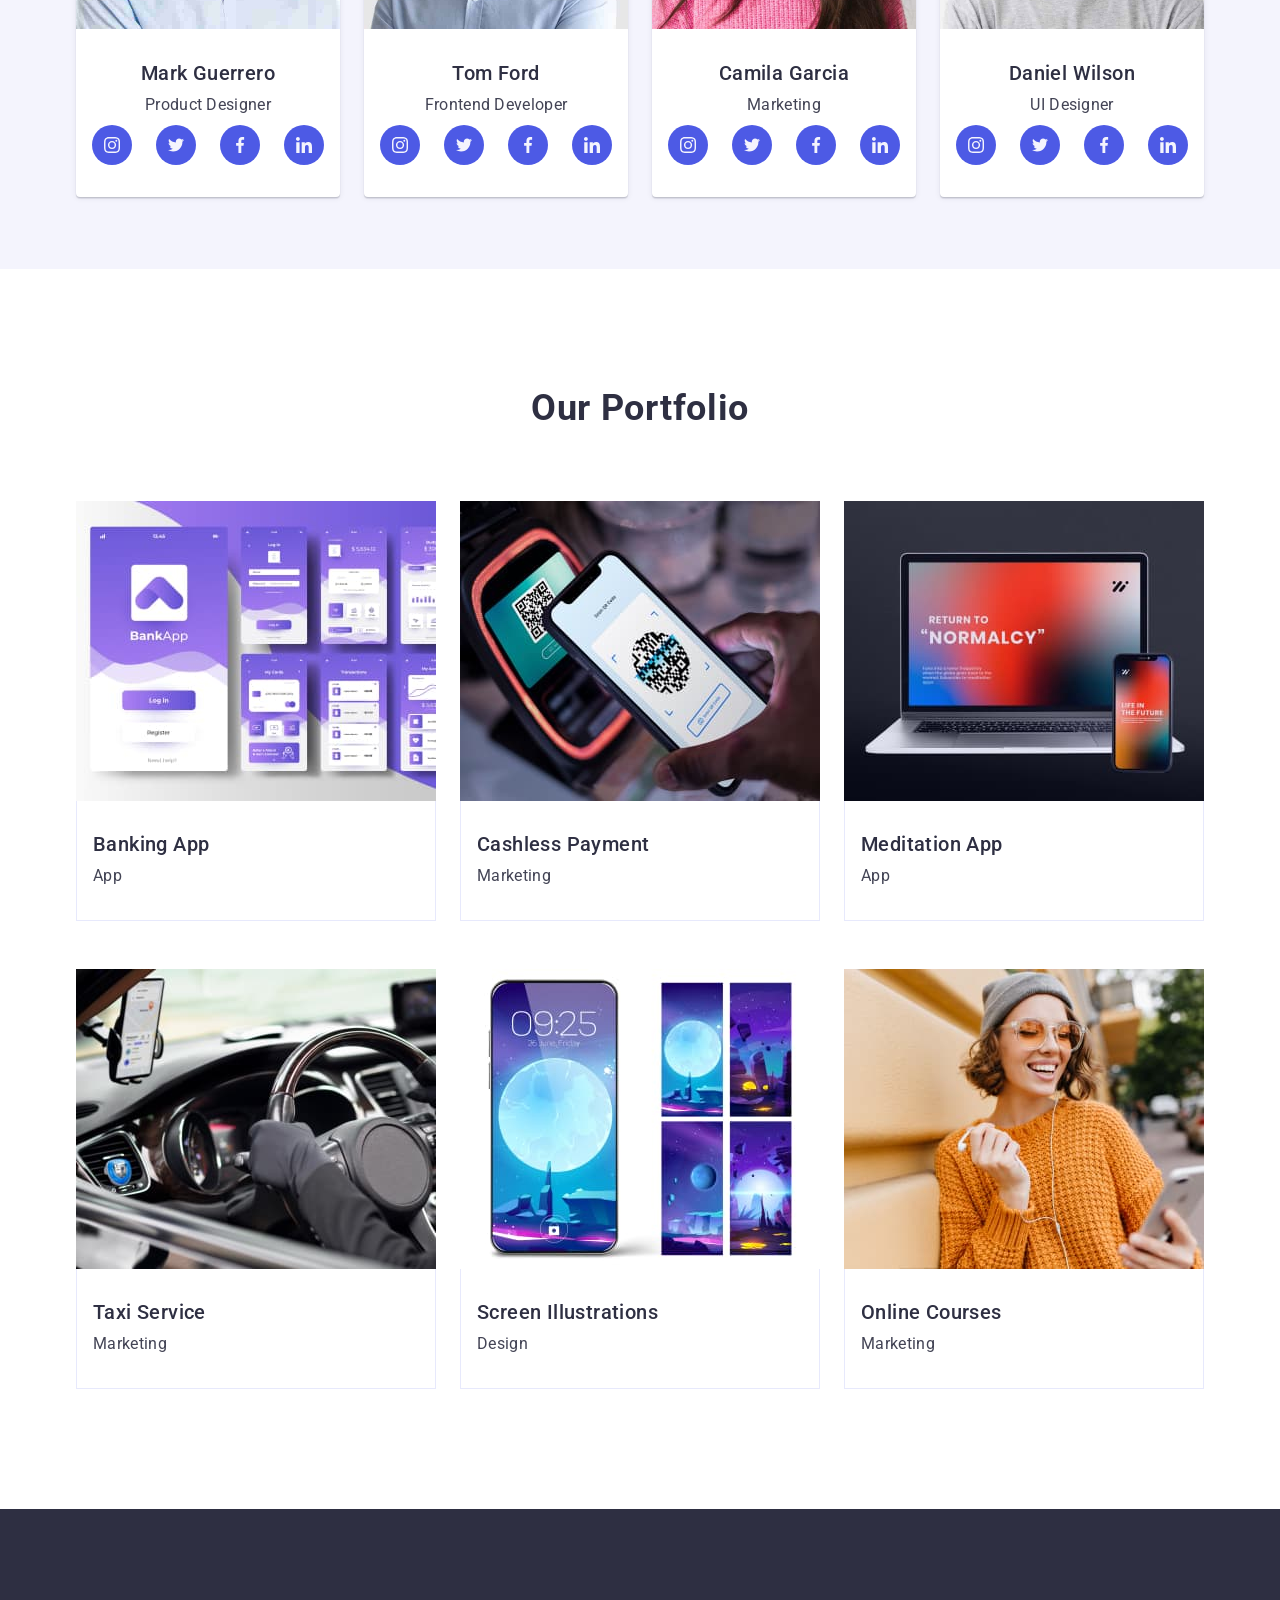
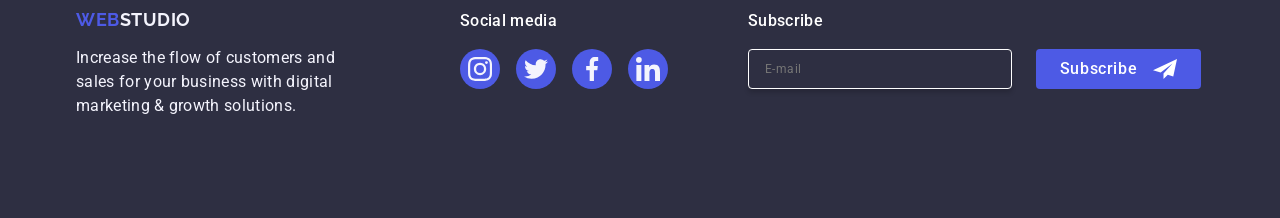
==== commit d1a7f2cf: "555" ====
--- a/index.html
+++ b/index.html
@@ -585,7 +585,7 @@
             <label class="label-check" for="user-privacy"
               ><span class="modal-span">
                 <svg class="modal-ckeck" width="10" height="8">
-                  <use href="./images/modalicons.svg#icon-checkmodal"></use>
+                  <use href="./images/modalicons.svg#icon-VectorModal"></use>
                 </svg> </span
               >I accept the terms and conditions of the
               <a class="ckeck-lable">Privacy Policy</a>
--- a/css/styles.css
+++ b/css/styles.css
@@ -773,6 +773,7 @@
 }
 
 .backdrop {
+  z-index: 100;
   position: fixed;
   top: 0;
   left: 0;
